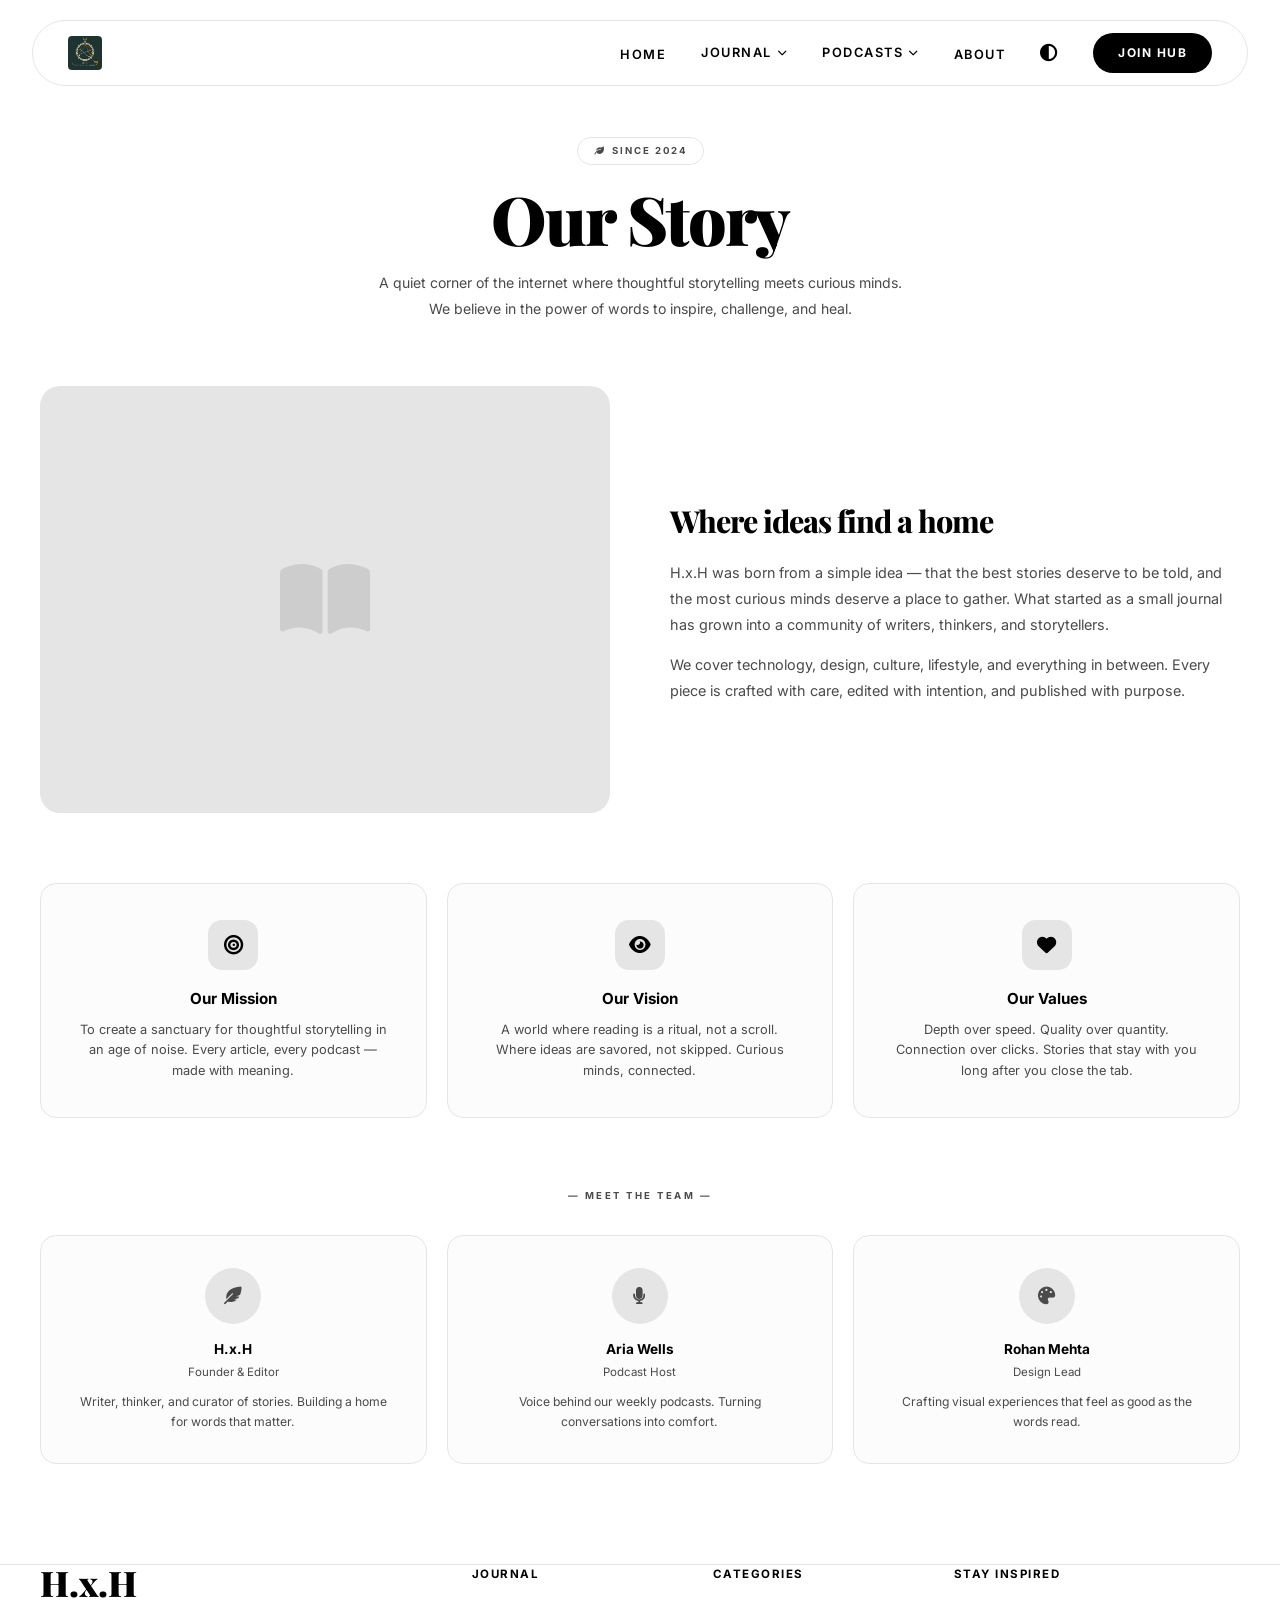
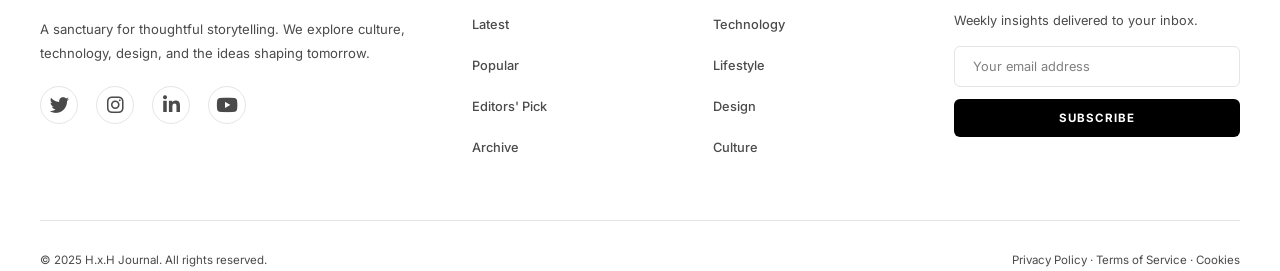
==== about.html @ 4e879e3b "Add logo image to nav across all pages - Copy d.jpeg as images/logo.jpeg and reference in nav header" ====
<!DOCTYPE html>
<html lang="en">
<head>
  <meta charset="UTF-8">
  <meta name="viewport" content="width=device-width, initial-scale=1.0">
  <title>About – H.x.H</title>
  <link rel="stylesheet" href="https://cdnjs.cloudflare.com/ajax/libs/font-awesome/6.0.0-beta3/css/all.min.css">
  <link rel="stylesheet" href="css/style.css">
  <style>
    main { position:relative; padding-top:clamp(110px,15vh,150px); padding-bottom:100px; overflow:hidden; z-index:1; }

    .about-hero { text-align:center; max-width:720px; margin:0 auto clamp(50px,5vw,70px); }
    .about-hero .badge {
      display:inline-flex; align-items:center; gap:6px;
      padding:5px 16px; border-radius:100px; border:1px solid var(--border-color);
      font-size:0.6rem; font-weight:700; text-transform:uppercase; letter-spacing:2px;
      color:var(--sub-text); margin-bottom:18px;
      animation:fadeUp 0.5s cubic-bezier(0.19,1,0.22,1) both;
    }
    .about-hero h1 {
      font-family:'Playfair Display',serif; font-size:clamp(2.4rem,6vw,4.2rem); font-weight:900;
      letter-spacing:-2px; line-height:1.05; margin-bottom:16px;
      animation:fadeUp 0.6s 0.1s cubic-bezier(0.19,1,0.22,1) both;
    }
    .about-hero p {
      color:var(--sub-text); font-size:clamp(0.88rem,1.08vw,1rem); line-height:1.85;
      max-width:540px; margin:0 auto;
      animation:fadeUp 0.7s 0.2s cubic-bezier(0.19,1,0.22,1) both;
    }

    .about-grid { display:grid; grid-template-columns:1fr 1fr; gap:clamp(30px,5vw,60px); align-items:center; margin-bottom:70px; }
    .about-image {
      border-radius:20px; overflow:hidden; background:var(--border-color);
      aspect-ratio:4/3; display:flex; align-items:center; justify-content:center;
      font-size:3rem; color:var(--sub-text); position:relative;
      opacity:0; animation:fadeUp 0.7s 0.25s cubic-bezier(0.19,1,0.22,1) both;
    }
    .about-image i { opacity:0.15; font-size:5rem; }
    .about-text { opacity:0; animation:fadeUp 0.7s 0.35s cubic-bezier(0.19,1,0.22,1) both; }
    .about-text h2 {
      font-family:'Playfair Display',serif; font-size:clamp(1.4rem,2.5vw,1.9rem);
      font-weight:800; letter-spacing:-1px; margin-bottom:14px; color:var(--text-color);
    }
    .about-text p { color:var(--sub-text); font-size:0.9rem; line-height:1.8; margin-bottom:14px; }
    .about-text p:last-child { margin-bottom:0; }

    .mission-row {
      display:grid; grid-template-columns:repeat(3,1fr); gap:20px; margin-bottom:70px;
    }
    .mission-card {
      background:var(--card-bg); border:1px solid var(--border-color); border-radius:16px;
      padding:clamp(22px,3vw,36px); text-align:center;
      transition:all 0.4s cubic-bezier(0.19,1,0.22,1);
      opacity:0; transform:translateY(20px);
      animation:fadeUp 0.5s cubic-bezier(0.19,1,0.22,1) both;
    }
    .mission-card:nth-child(1){animation-delay:0.1s;}
    .mission-card:nth-child(2){animation-delay:0.2s;}
    .mission-card:nth-child(3){animation-delay:0.3s;}
    .mission-card:hover { transform:translateY(-4px); border-color:var(--text-color); box-shadow:0 14px 40px rgba(0,0,0,0.05); }
    .dark-theme .mission-card:hover { box-shadow:0 14px 40px rgba(0,0,0,0.2); }
    .mission-icon {
      width:50px;height:50px;border-radius:14px;background:var(--border-color);
      display:flex;align-items:center;justify-content:center;margin:0 auto 16px;
      font-size:1.2rem;transition:all 0.35s;
    }
    .mission-card:hover .mission-icon { background:var(--text-color); color:var(--bg-color); }
    .mission-card h3 { font-size:0.95rem; font-weight:700; margin-bottom:8px; color:var(--text-color); }
    .mission-card p { font-size:0.8rem; color:var(--sub-text); line-height:1.6; }

    .team-section { margin-bottom:0; }
    .team-section .section-label {
      text-align:center; font-size:0.6rem; font-weight:700; text-transform:uppercase;
      letter-spacing:2.5px; color:var(--sub-text); margin-bottom:30px;
      opacity:0; animation:fadeUp 0.5s 0.3s cubic-bezier(0.19,1,0.22,1) both;
    }
    .team-grid { display:grid; grid-template-columns:repeat(3,1fr); gap:20px; }
    .team-card {
      text-align:center; padding:clamp(20px,3vw,32px); border-radius:16px;
      background:var(--card-bg); border:1px solid var(--border-color);
      transition:all 0.4s cubic-bezier(0.19,1,0.22,1);
      opacity:0; transform:translateY(20px);
      animation:fadeUp 0.5s cubic-bezier(0.19,1,0.22,1) both;
    }
    .team-card:nth-child(1){animation-delay:0.1s;}
    .team-card:nth-child(2){animation-delay:0.2s;}
    .team-card:nth-child(3){animation-delay:0.3s;}
    .team-card:hover { transform:translateY(-3px); border-color:var(--text-color); }
    .team-avatar {
      width:56px;height:56px;border-radius:50%;background:var(--border-color);
      display:flex;align-items:center;justify-content:center;margin:0 auto 14px;
      font-size:1.1rem; color:var(--sub-text); transition:all 0.35s;
    }
    .team-card:hover .team-avatar { background:var(--text-color); color:var(--bg-color); }
    .team-card h4 { font-size:0.85rem; font-weight:700; margin-bottom:2px; color:var(--text-color); }
    .team-card .role { font-size:0.72rem; color:var(--sub-text); margin-bottom:10px; }
    .team-card .bio { font-size:0.76rem; color:var(--sub-text); line-height:1.6; }

    @media (max-width:860px) {
      .about-grid { grid-template-columns:1fr; }
      .about-image { aspect-ratio:16/7; }
      .team-grid { grid-template-columns:1fr 1fr; }
    }
    @media (max-width:768px) {
      main { padding-top:clamp(105px,13vh,130px); padding-bottom:70px; }
      .mission-row { grid-template-columns:1fr 1fr; gap:14px; }
      .team-grid { grid-template-columns:1fr; max-width:380px; margin:0 auto; }
    }
    @media (max-width:420px) {
      .mission-row { grid-template-columns:1fr; }
      .about-image { aspect-ratio:16/9; }
    }
  </style>
</head>
<body class="light-theme">
  <header id="mainHeader">
    <div class="nav-wrap" id="navWrap">
      <a href="index.html" class="logo"><img src="images/logo.jpeg" alt="H.x.H"></a>
      <nav>
        <ul class="nav-links" id="navLinks">
          <li><a href="index.html">Home</a></li>
          <li class="dropdown-parent">
            <span class="dropdown-toggle">Journal <i class="fas fa-chevron-down"></i></span>
            <ul class="dropdown-menu">
              <li><a href="blogs.html?category=all" class="all-cat">All Categories</a></li>
              <li><a href="blogs.html?category=technology">Technology</a></li>
              <li><a href="blogs.html?category=lifestyle">Lifestyle</a></li>
              <li><a href="blogs.html?category=design">Design</a></li>
              <li><a href="blogs.html?category=culture">Culture</a></li>
              <li><a href="blogs.html?category=productivity">Productivity</a></li>
            </ul>
          </li>
          <li class="dropdown-parent">
            <span class="dropdown-toggle">Podcasts <i class="fas fa-chevron-down"></i></span>
            <ul class="dropdown-menu">
              <li><a href="podcasts.html?category=all" class="all-cat">All Categories</a></li>
              <li><a href="podcasts.html?category=technology">Technology</a></li>
              <li><a href="podcasts.html?category=lifestyle">Lifestyle</a></li>
              <li><a href="podcasts.html?category=design">Design</a></li>
              <li><a href="podcasts.html?category=culture">Culture</a></li>
              <li><a href="podcasts.html?category=productivity">Productivity</a></li>
            </ul>
          </li>
          <li><a href="about.html">About</a></li>
          <li><button class="theme-toggle" id="themeToggle"><i class="fas fa-adjust"></i></button></li>
          <li><a href="join-hub.html" class="join-hub-btn">Join Hub</a></li>
        </ul>
        <button class="hamburger-icon" onclick="toggleMenu()"><i class="fas fa-bars"></i></button>
      </nav>
    </div>
  </header>

  <div id="closeBtn" onclick="toggleMenu()">&times;</div>

  <main>
    <div class="container">
      <div class="about-hero">
        <div class="badge"><i class="fas fa-leaf"></i> Since 2024</div>
        <h1>Our Story</h1>
        <p>A quiet corner of the internet where thoughtful storytelling meets curious minds. We believe in the power of words to inspire, challenge, and heal.</p>
      </div>

      <div class="about-grid">
        <div class="about-image"><i class="fas fa-book-open"></i></div>
        <div class="about-text">
          <h2>Where ideas find a home</h2>
          <p>H.x.H was born from a simple idea — that the best stories deserve to be told, and the most curious minds deserve a place to gather. What started as a small journal has grown into a community of writers, thinkers, and storytellers.</p>
          <p>We cover technology, design, culture, lifestyle, and everything in between. Every piece is crafted with care, edited with intention, and published with purpose.</p>
        </div>
      </div>

      <div class="mission-row">
        <div class="mission-card">
          <div class="mission-icon"><i class="fas fa-bullseye"></i></div>
          <h3>Our Mission</h3>
          <p>To create a sanctuary for thoughtful storytelling in an age of noise. Every article, every podcast — made with meaning.</p>
        </div>
        <div class="mission-card">
          <div class="mission-icon"><i class="fas fa-eye"></i></div>
          <h3>Our Vision</h3>
          <p>A world where reading is a ritual, not a scroll. Where ideas are savored, not skipped. Curious minds, connected.</p>
        </div>
        <div class="mission-card">
          <div class="mission-icon"><i class="fas fa-heart"></i></div>
          <h3>Our Values</h3>
          <p>Depth over speed. Quality over quantity. Connection over clicks. Stories that stay with you long after you close the tab.</p>
        </div>
      </div>

      <div class="team-section">
        <p class="section-label">— Meet the Team —</p>
        <div class="team-grid">
          <div class="team-card">
            <div class="team-avatar"><i class="fas fa-feather-alt"></i></div>
            <h4>H.x.H</h4>
            <p class="role">Founder & Editor</p>
            <p class="bio">Writer, thinker, and curator of stories. Building a home for words that matter.</p>
          </div>
          <div class="team-card">
            <div class="team-avatar"><i class="fas fa-microphone"></i></div>
            <h4>Aria Wells</h4>
            <p class="role">Podcast Host</p>
            <p class="bio">Voice behind our weekly podcasts. Turning conversations into comfort.</p>
          </div>
          <div class="team-card">
            <div class="team-avatar"><i class="fas fa-palette"></i></div>
            <h4>Rohan Mehta</h4>
            <p class="role">Design Lead</p>
            <p class="bio">Crafting visual experiences that feel as good as the words read.</p>
          </div>
        </div>
      </div>
    </div>
  </main>

  <footer class="container">
    <div class="footer-grid">
      <div class="footer-col footer-about">
        <div class="footer-logo">H.x.H</div>
        <p>A sanctuary for thoughtful storytelling. We explore culture, technology, design, and the ideas shaping tomorrow.</p>
        <div class="social-icons">
          <a href="#" aria-label="Twitter"><i class="fab fa-twitter"></i></a>
          <a href="#" aria-label="Instagram"><i class="fab fa-instagram"></i></a>
          <a href="#" aria-label="LinkedIn"><i class="fab fa-linkedin-in"></i></a>
          <a href="#" aria-label="YouTube"><i class="fab fa-youtube"></i></a>
        </div>
      </div>
      <div class="footer-col"><h4>Journal</h4><ul class="footer-links"><li><a href="blogs.html?category=all">Latest</a></li><li><a href="blogs.html?category=all">Popular</a></li><li><a href="blogs.html?category=all">Editors' Pick</a></li><li><a href="blogs.html?category=all">Archive</a></li></ul></div>
      <div class="footer-col"><h4>Categories</h4><ul class="footer-links"><li><a href="blogs.html?category=technology">Technology</a></li><li><a href="blogs.html?category=lifestyle">Lifestyle</a></li><li><a href="blogs.html?category=design">Design</a></li><li><a href="blogs.html?category=culture">Culture</a></li></ul></div>
      <div class="footer-col"><h4>Stay Inspired</h4><p style="color:var(--sub-text);font-size:clamp(0.78rem,1vw,0.9rem);margin-bottom:15px;">Weekly insights delivered to your inbox.</p><form class="newsletter-form" onsubmit="event.preventDefault();this.querySelector('input').value='';this.querySelector('button').textContent='Subscribed!';"><input type="email" placeholder="Your email address" required><button type="submit">Subscribe</button></form></div>
    </div>
    <div class="footer-bottom"><span>&copy; 2025 H.x.H Journal. All rights reserved.</span><div><a href="#">Privacy Policy</a> · <a href="#">Terms of Service</a> · <a href="#">Cookies</a></div></div>
  </footer>

  <script src="js/app.js"></script>
</body>
</html>
---- css/style.css ----
@import url('https://fonts.googleapis.com/css2?family=Inter:wght@300;400;500;600;700&family=Playfair+Display:ital,wght@0,700;0,800;0,900;1,700&display=swap');
:root {
  --bg-color: #ffffff; --text-color: #000000; --accent-color: #1a1a1a;
  --sub-text: #4a4a4a; --card-bg: #fcfcfc; --border-color: #e5e5e5;
  --glass-bg: rgba(255, 255, 255, 0.85);
  --transition: all 0.6s cubic-bezier(0.19, 1, 0.22, 1);
}
.dark-theme {
  --bg-color: #0a0a0a; --text-color: #ffffff; --accent-color: #f0f0f0;
  --sub-text: #b0b0b0; --card-bg: #111111; --border-color: #1e1e1e;
  --glass-bg: rgba(10, 10, 10, 0.9);
}
* { margin:0; padding:0; box-sizing:border-box; }
html { scroll-behavior:smooth; -webkit-tap-highlight-color:transparent; overflow-x:hidden; }
body {
  font-family:'Inter',sans-serif; background:var(--bg-color); color:var(--text-color);
  transition:background-color 0.6s cubic-bezier(0.19,1,0.22,1), color 0.6s cubic-bezier(0.19,1,0.22,1); line-height:1.7; overflow-x:hidden;
  -webkit-font-smoothing:antialiased; min-height:100vh;
}
.container { max-width:1400px; margin:0 auto; padding:0 40px; width:100%; }

/* Header */
header {
  position:fixed; top:20px; left:0; right:0; z-index:1000;
  transition: transform 0.4s cubic-bezier(0.19,1,0.22,1), opacity 0.4s cubic-bezier(0.19,1,0.22,1);
  will-change: transform;
}
header.hidden { transform: translateY(-120px); opacity: 0; pointer-events: none; }
.nav-wrap {
  margin:0 auto; width:95%; max-width:1250px; background:var(--glass-bg); backdrop-filter:blur(25px);
  border:1px solid var(--border-color); border-radius:100px; padding:12px 35px;
  display:flex; justify-content:space-between; align-items:center;
  transition:all 0.35s cubic-bezier(0.19,1,0.22,1);
  will-change:padding, width, border-radius;
}
.nav-wrap.scrolled { padding:8px 30px; width:90%; border-radius:80px; }
.logo {
  font-family:'Playfair Display',serif; font-weight:900; font-size:clamp(1.2rem,2.5vw,1.5rem);
  letter-spacing:-0.5px; color:var(--text-color); cursor:pointer; white-space:nowrap;
  transition:opacity 0.35s cubic-bezier(0.19,1,0.22,1), transform 0.35s cubic-bezier(0.19,1,0.22,1); text-decoration:none;
}
.logo:hover { opacity:0.7; transform:scale(1.03); }
.logo img { height: 34px; width: auto; display: block; border-radius: 4px; }
.nav-links { display:flex; list-style:none; gap:35px; align-items:center; }
.nav-links a {
  text-decoration:none; color:var(--text-color); font-size:0.8rem;
  font-weight:600; text-transform:uppercase; letter-spacing:1.5px;
  transition:opacity 0.35s cubic-bezier(0.19,1,0.22,1), transform 0.35s cubic-bezier(0.19,1,0.22,1); white-space:nowrap; display:inline-block;
}
.nav-links a:hover { opacity:0.4; transform:translateY(-1px); }
  .nav-links a:visited, .nav-links a:active, .nav-links a:focus { color:var(--text-color); background:transparent; -webkit-tap-highlight-color:transparent; outline:none; }

/* Dropdown */
.dropdown-parent { position:static; }
.dropdown-toggle { cursor:pointer; display:flex; align-items:center; gap:6px; text-decoration:none; color:var(--text-color); font-size:0.8rem; font-weight:600; text-transform:uppercase; letter-spacing:1.5px; white-space:nowrap; }
.dropdown-toggle i { font-size:0.6rem; transition:transform 0.35s cubic-bezier(0.19,1,0.22,1); }
.dropdown-parent.show .dropdown-toggle i,
.dropdown-toggle i.open { transform:rotate(180deg); }
.dropdown-menu {
  position:static; left:auto; top:auto; transform:none;
  background:transparent; backdrop-filter:none; border:none;
  padding:0; min-width:0; list-style:none;
  opacity:1; visibility:visible; pointer-events:all;
  box-shadow:none; text-align:center; display:none;
}
.dropdown-parent.show .dropdown-menu,
.dropdown-parent.open .dropdown-menu { display:block; }
.dropdown-menu li a {
  display:block; padding:8px 0; font-size:0.9rem; letter-spacing:1.2px;
  color:var(--sub-text); transition:all 0.3s cubic-bezier(0.19,1,0.22,1); text-transform:capitalize; width:100%; text-align:center;
}
.dropdown-menu li a:hover { background:var(--border-color); color:var(--text-color); opacity:1; transform:none; }
.dropdown-menu li a:visited, .dropdown-menu li a:active, .dropdown-menu li a:focus { color:var(--sub-text); background:transparent; -webkit-tap-highlight-color:transparent; outline:none; }
.dropdown-menu li a.all-cat { border-bottom:1px solid var(--border-color); margin-bottom:4px; font-weight:700; color:var(--text-color); }

@media (min-width:769px) {
  .dropdown-parent { position:relative; }
  .dropdown-menu {
    position:absolute; top:calc(100% + 18px); left:50%; transform:translateX(-50%) translateY(8px);
    background:var(--glass-bg); backdrop-filter:blur(30px); border:1px solid var(--border-color);
    border-radius:16px; padding:8px 0; min-width:210px; list-style:none;
    opacity:0; visibility:hidden; pointer-events:none;
    transition:all 0.35s cubic-bezier(0.19,1,0.22,1);
    box-shadow:0 20px 50px rgba(0,0,0,0.08); text-align:left; display:block;
  }
  .dropdown-parent.show .dropdown-menu {
    opacity:1; visibility:visible; pointer-events:all;
    transform:translateX(-50%) translateY(0);
  }
  .dropdown-menu li a { padding:10px 22px; font-size:0.72rem; text-align:left; }
}

.theme-toggle { background:none; border:none; cursor:pointer; color:var(--text-color); font-size:1.1rem; outline:none; padding:0; transition:transform 0.6s cubic-bezier(0.19,1,0.22,1); will-change:transform; }
.theme-toggle:hover { transform:rotate(30deg); }
.join-hub-btn {
  background:var(--text-color); color:var(--bg-color)!important;
  padding:10px 25px; border-radius:100px; font-size:0.75rem!important;
  font-weight:700!important; opacity:1!important;
  transition:all 0.35s cubic-bezier(0.19,1,0.22,1)!important;
  display:inline-block;
}
.join-hub-btn:hover { transform:translateY(-2px); opacity:0.9!important; box-shadow:0 8px 25px rgba(0,0,0,0.1); }
.hamburger-icon { display:none; background:none; border:none; font-size:1.3rem; color:var(--text-color); cursor:pointer; z-index:1002; transition:all 0.35s cubic-bezier(0.19,1,0.22,1); }
.hamburger-icon:hover { opacity:0.6; transform:scale(1.1); }
#closeBtn { display:none; }

/* Back button */
.back-btn { display:inline-flex; align-items:center; gap:8px; color:var(--sub-text); font-weight:600; font-size:0.8rem; text-transform:uppercase; letter-spacing:1.5px; margin-bottom:30px; transition:all 0.35s cubic-bezier(0.19,1,0.22,1); background:none; border:none; font-family:'Inter',sans-serif; text-decoration:none; }
.back-btn:hover { color:var(--text-color); gap:12px; }
.back-btn i { transition:transform 0.35s cubic-bezier(0.19,1,0.22,1); }
.back-btn:hover i { transform:translateX(-4px); }

/* Search & Category pills */
.search-wrap { display:flex; justify-content:center; margin-bottom:40px; animation:fadeUp 0.6s 0.1s cubic-bezier(0.19,1,0.22,1) both; }
.search-box { display:flex; align-items:center; gap:12px; background:var(--card-bg); border:1px solid var(--border-color); border-radius:100px; padding:12px 22px; width:100%; max-width:550px; transition:all 0.4s cubic-bezier(0.19,1,0.22,1); }
.search-box:focus-within { border-color:var(--text-color); box-shadow:0 0 0 6px rgba(128,128,128,0.06); }
.search-box i { color:var(--sub-text); font-size:1rem; }
.search-box input { flex:1; border:none; background:transparent; color:var(--text-color); font-family:'Inter',sans-serif; font-size:0.9rem; outline:none; }
.search-box input::placeholder { color:var(--sub-text); opacity:0.7; }
.cat-filters { display:flex; justify-content:center; flex-wrap:wrap; gap:clamp(8px,1.5vw,14px); margin-bottom:50px; animation:fadeUp 0.6s 0.2s cubic-bezier(0.19,1,0.22,1) both; }
.cat-pill { background:transparent; border:1px solid var(--border-color); color:var(--sub-text); padding:8px 20px; border-radius:100px; font-family:'Inter',sans-serif; font-size:clamp(0.7rem,0.9vw,0.78rem); font-weight:600; cursor:pointer; text-transform:uppercase; letter-spacing:1px; transition:all 0.35s cubic-bezier(0.19,1,0.22,1); white-space:nowrap; text-decoration:none; display:inline-block; }
.cat-pill:hover, .cat-pill.active { background:var(--text-color); color:var(--bg-color); border-color:var(--text-color); transform:translateY(-2px); box-shadow:0 6px 20px rgba(0,0,0,0.1); }
.cat-pill.all-pill { background:transparent; }

/* Card styles (shared) */
.blog-card, .podcast-card { background:var(--card-bg); border-radius:4px; overflow:hidden; transition:var(--transition); display:flex; flex-direction:column; border:1px solid transparent; will-change:transform, box-shadow; }
.blog-card:hover, .podcast-card:hover { transform:translateY(-6px); box-shadow:0 25px 60px rgba(0,0,0,0.08); border-color:var(--border-color); }
.card-img-wrap { width:100%; aspect-ratio:16/10; overflow:hidden; position:relative; background:#e0e0e0; }
.dark-theme .card-img-wrap { background:#1a1a1a; }
.card-img-wrap img { width:100%; height:100%; object-fit:cover; transition:transform 1.8s cubic-bezier(0.19,1,0.22,1); will-change:transform; }
.blog-card:hover .card-img-wrap img, .podcast-card:hover .card-img-wrap img { transform:scale(1.05); }
.card-content { padding:clamp(22px,3vw,40px); display:flex; flex-direction:column; justify-content:center; flex:1; }
.card-meta { font-size:0.7rem; text-transform:uppercase; letter-spacing:1.5px; color:var(--sub-text); margin-bottom:14px; font-weight:600; opacity:0.8; }
.card-title { font-family:'Playfair Display',serif; font-size:clamp(1.3rem,2.5vw,2rem); line-height:1.2; margin-bottom:16px; color:var(--text-color); font-weight:700; transition:opacity 0.4s cubic-bezier(0.19,1,0.22,1); }
.blog-card:hover .card-title, .podcast-card:hover .card-title { opacity:0.8; }
.card-desc { font-size:clamp(0.8rem,1.3vw,0.95rem); color:var(--sub-text); margin-bottom:22px; }
.no-results { text-align:center; grid-column:1/-1; padding:60px 20px; color:var(--sub-text); font-size:1rem; }

/* Reveal */
.reveal { opacity:0; transform:translateY(30px); transition:opacity 1s cubic-bezier(0.19,1,0.22,1), transform 1s cubic-bezier(0.19,1,0.22,1); will-change:opacity, transform; }
.reveal.visible { opacity:1; transform:translateY(0); }

/* Animations */
@keyframes fadeUp { 0%{opacity:0; transform:translateY(28px);} 100%{opacity:1; transform:translateY(0);} }

/* Footer */
footer { padding:clamp(70px,10vw,100px) 0 clamp(30px,4vw,40px); border-top:1px solid var(--border-color); margin-top:20px; }
.footer-grid { display:grid; grid-template-columns:2fr 1fr 1fr 1.5fr; gap:clamp(25px,4vw,50px); margin-bottom:clamp(35px,6vw,60px); }
.footer-col h4 { font-family:'Inter',sans-serif; font-weight:700; font-size:clamp(0.72rem,0.9vw,0.85rem); text-transform:uppercase; letter-spacing:1.5px; margin-bottom:clamp(18px,2.5vw,25px); color:var(--text-color); }
.footer-logo { font-family:'Playfair Display',serif; font-size:clamp(1.8rem,3vw,2.2rem); font-weight:900; line-height:1; margin-bottom:18px; color:var(--text-color); }
.footer-about p { color:var(--sub-text); font-size:clamp(0.82rem,1vw,0.95rem); line-height:1.8; margin-bottom:20px; max-width:380px; }
.footer-links { list-style:none; display:flex; flex-direction:column; gap:clamp(10px,1.5vw,14px); }
.footer-links a { color:var(--sub-text); text-decoration:none; font-size:clamp(0.8rem,1vw,0.9rem); font-weight:500; transition:color 0.35s cubic-bezier(0.19,1,0.22,1), transform 0.35s cubic-bezier(0.19,1,0.22,1); display:inline-block; }
.footer-links a:visited, .footer-links a:active, .footer-links a:focus { color:var(--sub-text); }
.footer-links a:hover { color:var(--text-color); transform:translateX(4px); }
.social-icons { display:flex; gap:clamp(12px,2vw,18px); margin-top:5px; flex-wrap:wrap; }
.social-icons a { color:var(--sub-text); font-size:clamp(1rem,1.5vw,1.2rem); transition:color 0.35s cubic-bezier(0.19,1,0.22,1), transform 0.4s cubic-bezier(0.19,1,0.22,1); display:flex; align-items:center; justify-content:center; width:38px; height:38px; border-radius:50%; border:1px solid var(--border-color); text-decoration:none; }
.social-icons a:hover { color:var(--text-color); transform:translateY(-4px); border-color:var(--text-color); }
.newsletter-form { display:flex; flex-direction:column; gap:12px; }
.newsletter-form input { background:transparent; border:1px solid var(--border-color); padding:clamp(10px,1.5vw,12px) clamp(14px,2vw,18px); color:var(--text-color); font-family:'Inter',sans-serif; font-size:clamp(0.8rem,1vw,0.9rem); border-radius:6px; outline:none; transition:border-color 0.35s cubic-bezier(0.19,1,0.22,1), box-shadow 0.35s cubic-bezier(0.19,1,0.22,1); width:100%; }
.newsletter-form input::placeholder { color:var(--sub-text); opacity:0.7; }
.newsletter-form input:focus { border-color:var(--text-color); box-shadow:0 0 0 3px rgba(128,128,128,0.1); }
.newsletter-form button { background:var(--text-color); color:var(--bg-color); border:none; padding:clamp(10px,1.5vw,12px) clamp(18px,2.5vw,24px); font-family:'Inter',sans-serif; font-weight:700; font-size:clamp(0.7rem,0.9vw,0.8rem); text-transform:uppercase; letter-spacing:1px; border-radius:6px; cursor:pointer; transition:opacity 0.35s cubic-bezier(0.19,1,0.22,1), transform 0.35s cubic-bezier(0.19,1,0.22,1); white-space:nowrap; }
.newsletter-form button:hover { opacity:0.8; transform:translateY(-2px); }
.newsletter-form button:active { transform:scale(0.97); }
.footer-bottom { display:flex; justify-content:space-between; align-items:center; padding-top:clamp(20px,3vw,30px); border-top:1px solid var(--border-color); font-size:clamp(0.72rem,0.9vw,0.85rem); color:var(--sub-text); flex-wrap:wrap; gap:12px; }
.footer-bottom a { color:var(--sub-text); text-decoration:none; transition:color 0.35s cubic-bezier(0.19,1,0.22,1); }
.footer-bottom a:hover { color:var(--text-color); text-decoration:underline; }

/* Media Queries - shared */
@media (max-width:1100px) {
  .footer-grid{grid-template-columns:1.5fr 1fr 1fr; gap:35px;} .footer-grid .footer-col:last-child{grid-column:span 3;} .footer-about p{max-width:100%;}
}
@media (max-width:768px) {
  .container{padding:0 25px;} .hamburger-icon{display:block;}
  .nav-links{position:fixed; top:0; right:-100%; width:100%; height:100vh; height:100dvh; background:var(--bg-color); flex-direction:column; justify-content:flex-start; align-items:center; padding-top:80px; padding-bottom:40px; overflow-y:auto; transition:right 0.5s cubic-bezier(0.19,1,0.22,1); z-index:1001; gap:18px;}
  .nav-links.active{right:0;}
  .nav-links li{width:100%; text-align:center; flex-shrink:0;}
  .nav-links a{font-size:1.1rem; letter-spacing:2px; -webkit-tap-highlight-color:transparent;}
  .nav-links .hamburger-icon{display:none;}
  #closeBtn{display:none; position:fixed; top:20px; right:20px; font-size:2rem; color:var(--text-color); cursor:pointer; z-index:1003; background:none; border:none; line-height:1;}
  .nav-links .dropdown-parent{position:static!important;}
  .nav-links .dropdown-parent .dropdown-menu{
    position:static!important; left:auto!important; top:auto!important; transform:none!important;
    width:100%!important; min-width:0!important; display:none!important; padding:0!important; margin:0!important;
    background:transparent!important; border:none!important; box-shadow:none!important;
    text-align:center!important; opacity:1!important; visibility:visible!important; pointer-events:all!important;
    list-style:none!important;
  }
  .nav-links .dropdown-parent.open .dropdown-menu{display:block!important;}
  .nav-links .dropdown-menu li a{display:block!important; width:100%!important; padding:8px 0!important; font-size:0.9rem!important; text-align:center!important; -webkit-tap-highlight-color:transparent!important;}
  .nav-wrap{padding:10px 22px; border-radius:50px;} .nav-wrap.scrolled{padding:7px 20px; border-radius:40px;}
  .footer-grid{grid-template-columns:1fr 1fr; gap:30px;} .footer-grid .footer-col:last-child{grid-column:span 2;} .footer-about{grid-column:span 2;}

  .dropdown-toggle {
    display:inline-flex; align-items:center; justify-content:center; gap:6px;
    background:transparent; border-radius:10px; padding:10px 20px;
    -webkit-tap-highlight-color:transparent;
    font-size:1.1rem; letter-spacing:2px;
  }
  .dropdown-parent.open > .dropdown-toggle:active {
    background:transparent;
  }
}
@media (max-width:420px) {
  .container{padding:0 15px;} .nav-wrap{padding:8px 18px; border-radius:40px;} .nav-wrap.scrolled{padding:6px 15px; border-radius:35px;} .logo{font-size:1.05rem;} .hamburger-icon{font-size:1.1rem;} #closeBtn{top:15px; right:15px; font-size:1.8rem;}
  .card-content{padding:18px 15px;} .card-title{font-size:1.2rem;} .card-desc{font-size:0.78rem;}
  .cat-pill{padding:6px 14px; font-size:0.65rem;} .search-box{padding:10px 16px;}
  .footer-grid{grid-template-columns:1fr; gap:28px;} .footer-grid .footer-col:last-child, .footer-about{grid-column:span 1;} .footer-bottom{flex-direction:column; text-align:center;}
}
@media (prefers-reduced-motion:reduce){*,*::before,*::after{animation-duration:0.01ms!important; animation-iteration-count:1!important; transition-duration:0.01ms!important; scroll-behavior:auto!important;}}
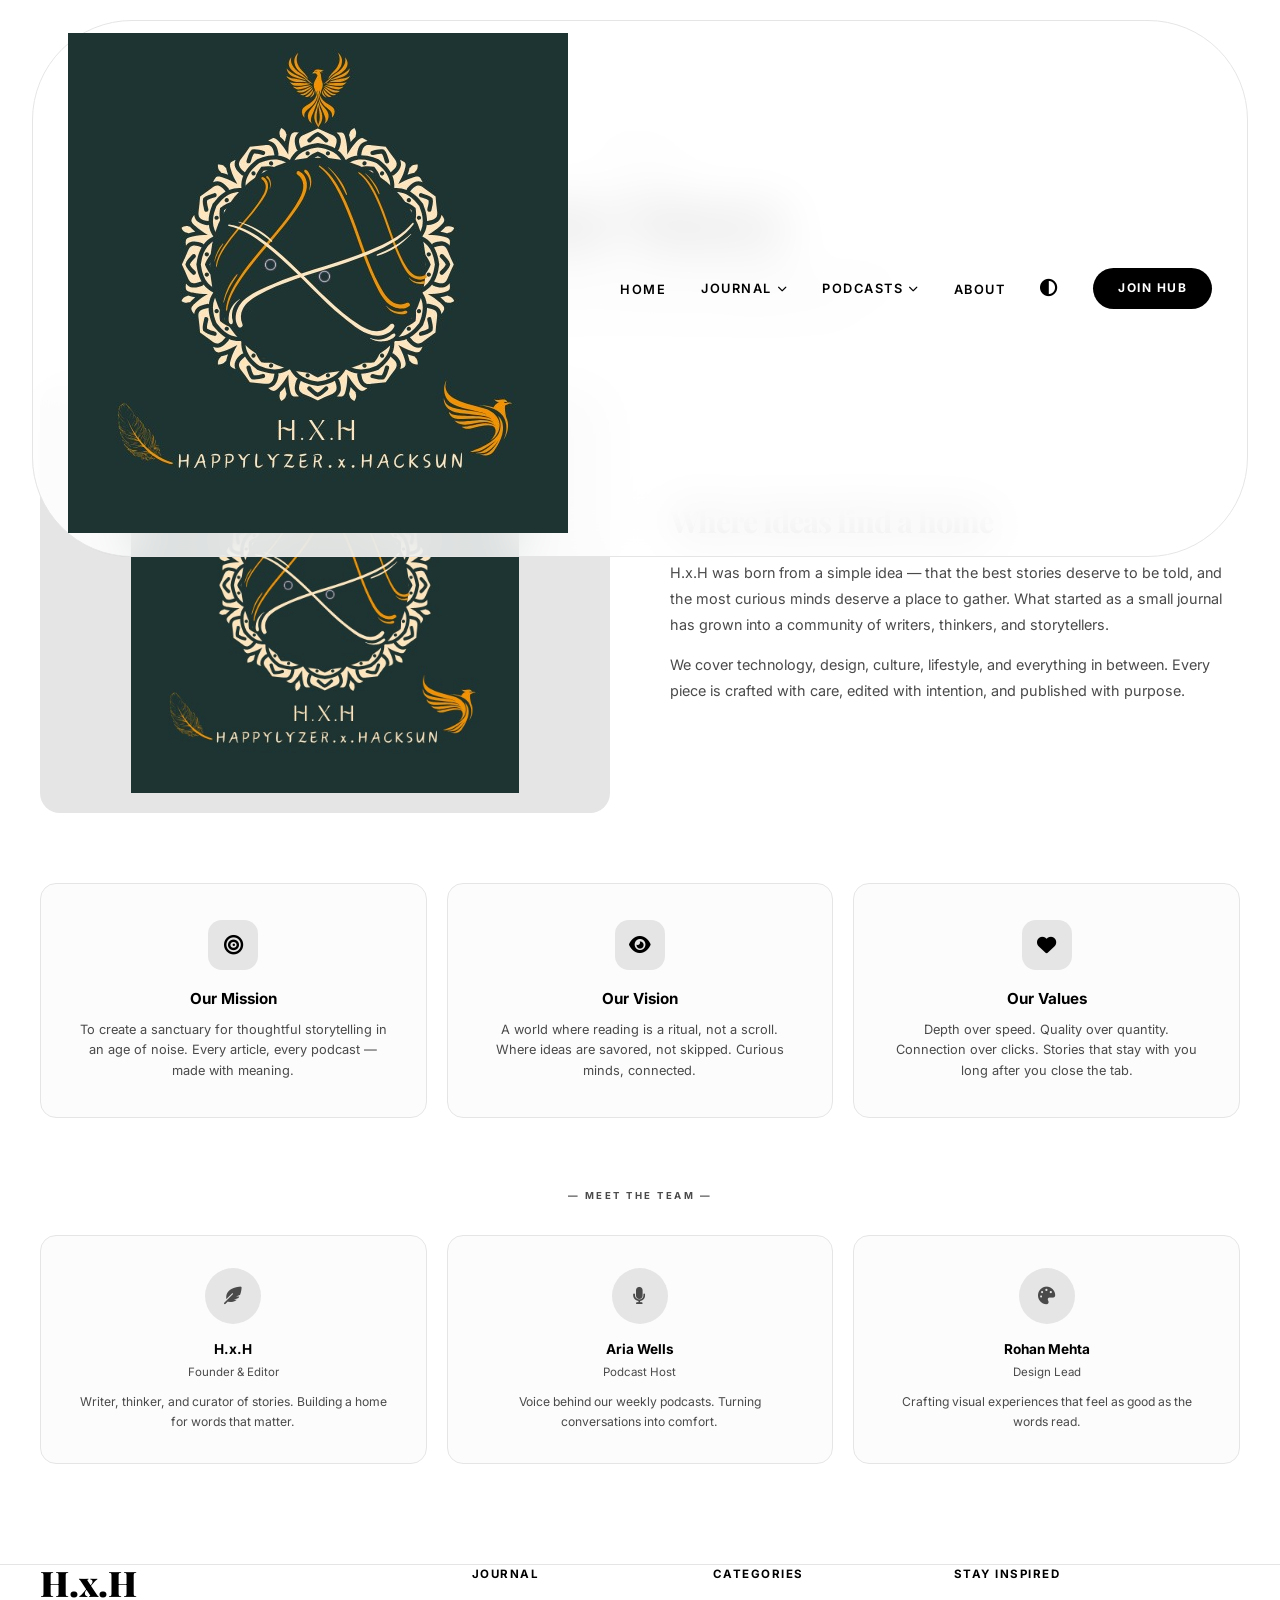
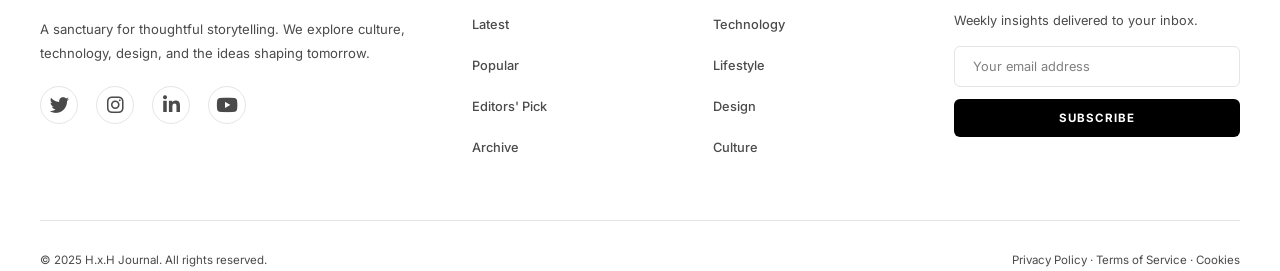
==== commit ee9f01eb: "MyBlogsHub in nav, logo only in About page" ====
--- a/about.html
+++ b/about.html
@@ -161,7 +161,7 @@
       </div>
 
       <div class="about-grid">
-        <div class="about-image"><i class="fas fa-book-open"></i></div>
+        <div class="about-image"><img src="images/logo.jpeg" alt="H.x.H"></div>
         <div class="about-text">
           <h2>Where ideas find a home</h2>
           <p>H.x.H was born from a simple idea — that the best stories deserve to be told, and the most curious minds deserve a place to gather. What started as a small journal has grown into a community of writers, thinkers, and storytellers.</p>
--- a/css/style.css
+++ b/css/style.css
@@ -40,7 +40,7 @@
   transition:opacity 0.35s cubic-bezier(0.19,1,0.22,1), transform 0.35s cubic-bezier(0.19,1,0.22,1); text-decoration:none;
 }
 .logo:hover { opacity:0.7; transform:scale(1.03); }
-.logo img { height: 34px; width: auto; display: block; border-radius: 4px; }
+.about-image img { width:100%; height:100%; object-fit:contain; padding:20px; }
 .nav-links { display:flex; list-style:none; gap:35px; align-items:center; }
 .nav-links a {
   text-decoration:none; color:var(--text-color); font-size:0.8rem;
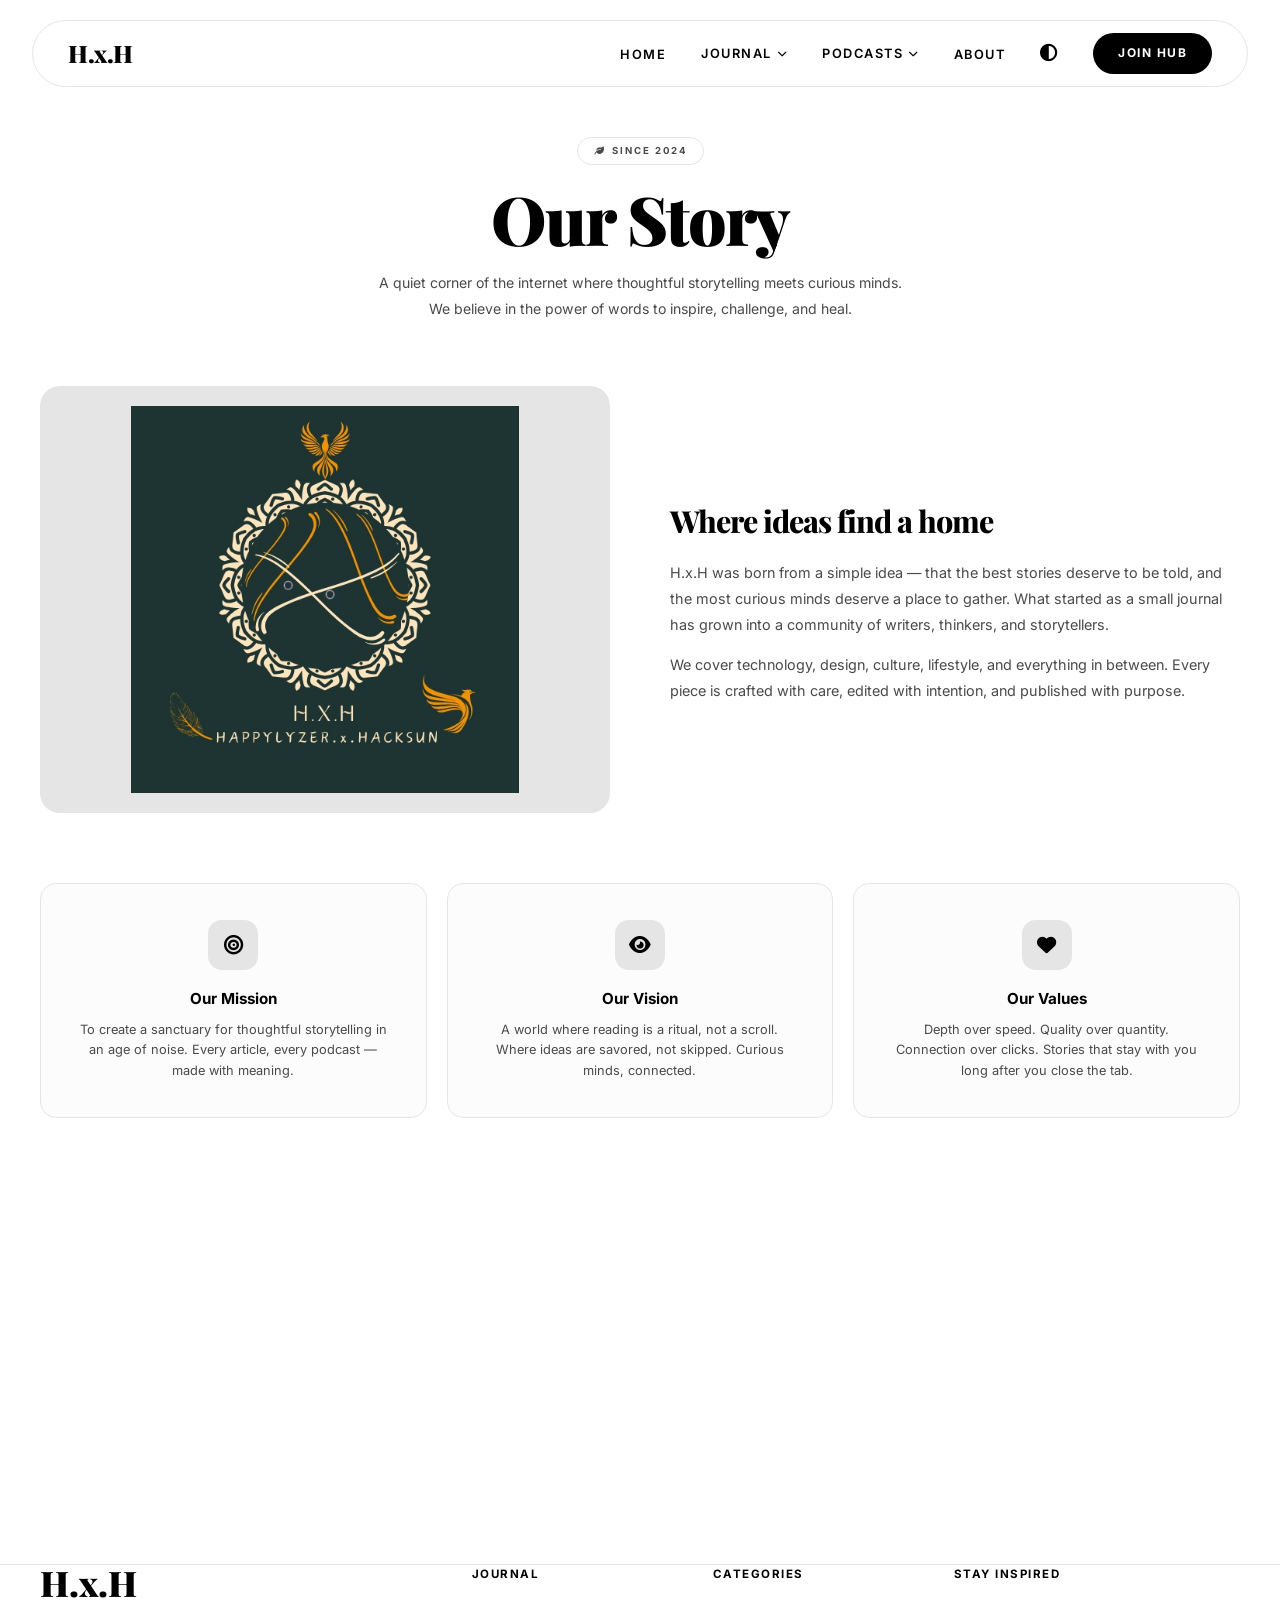
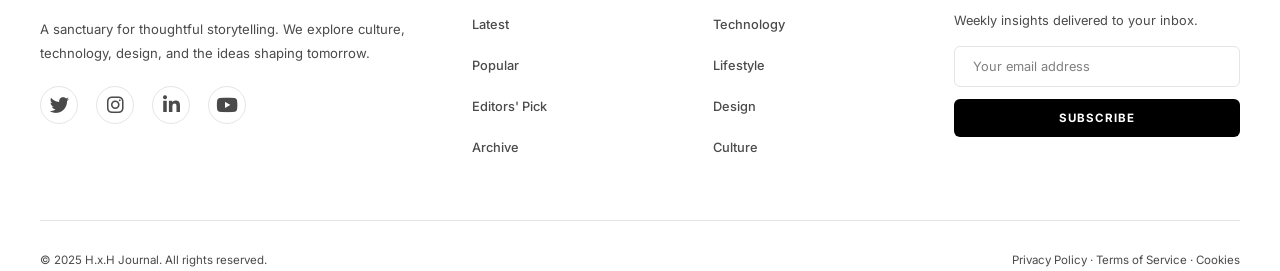
==== commit 9374d266: "Fix about.html nav to text H.x.H" ====
--- a/about.html
+++ b/about.html
@@ -115,7 +115,7 @@
 <body class="light-theme">
   <header id="mainHeader">
     <div class="nav-wrap" id="navWrap">
-      <a href="index.html" class="logo"><img src="images/logo.jpeg" alt="H.x.H"></a>
+      <a href="index.html" class="logo">H.x.H</a>
       <nav>
         <ul class="nav-links" id="navLinks">
           <li><a href="index.html">Home</a></li>
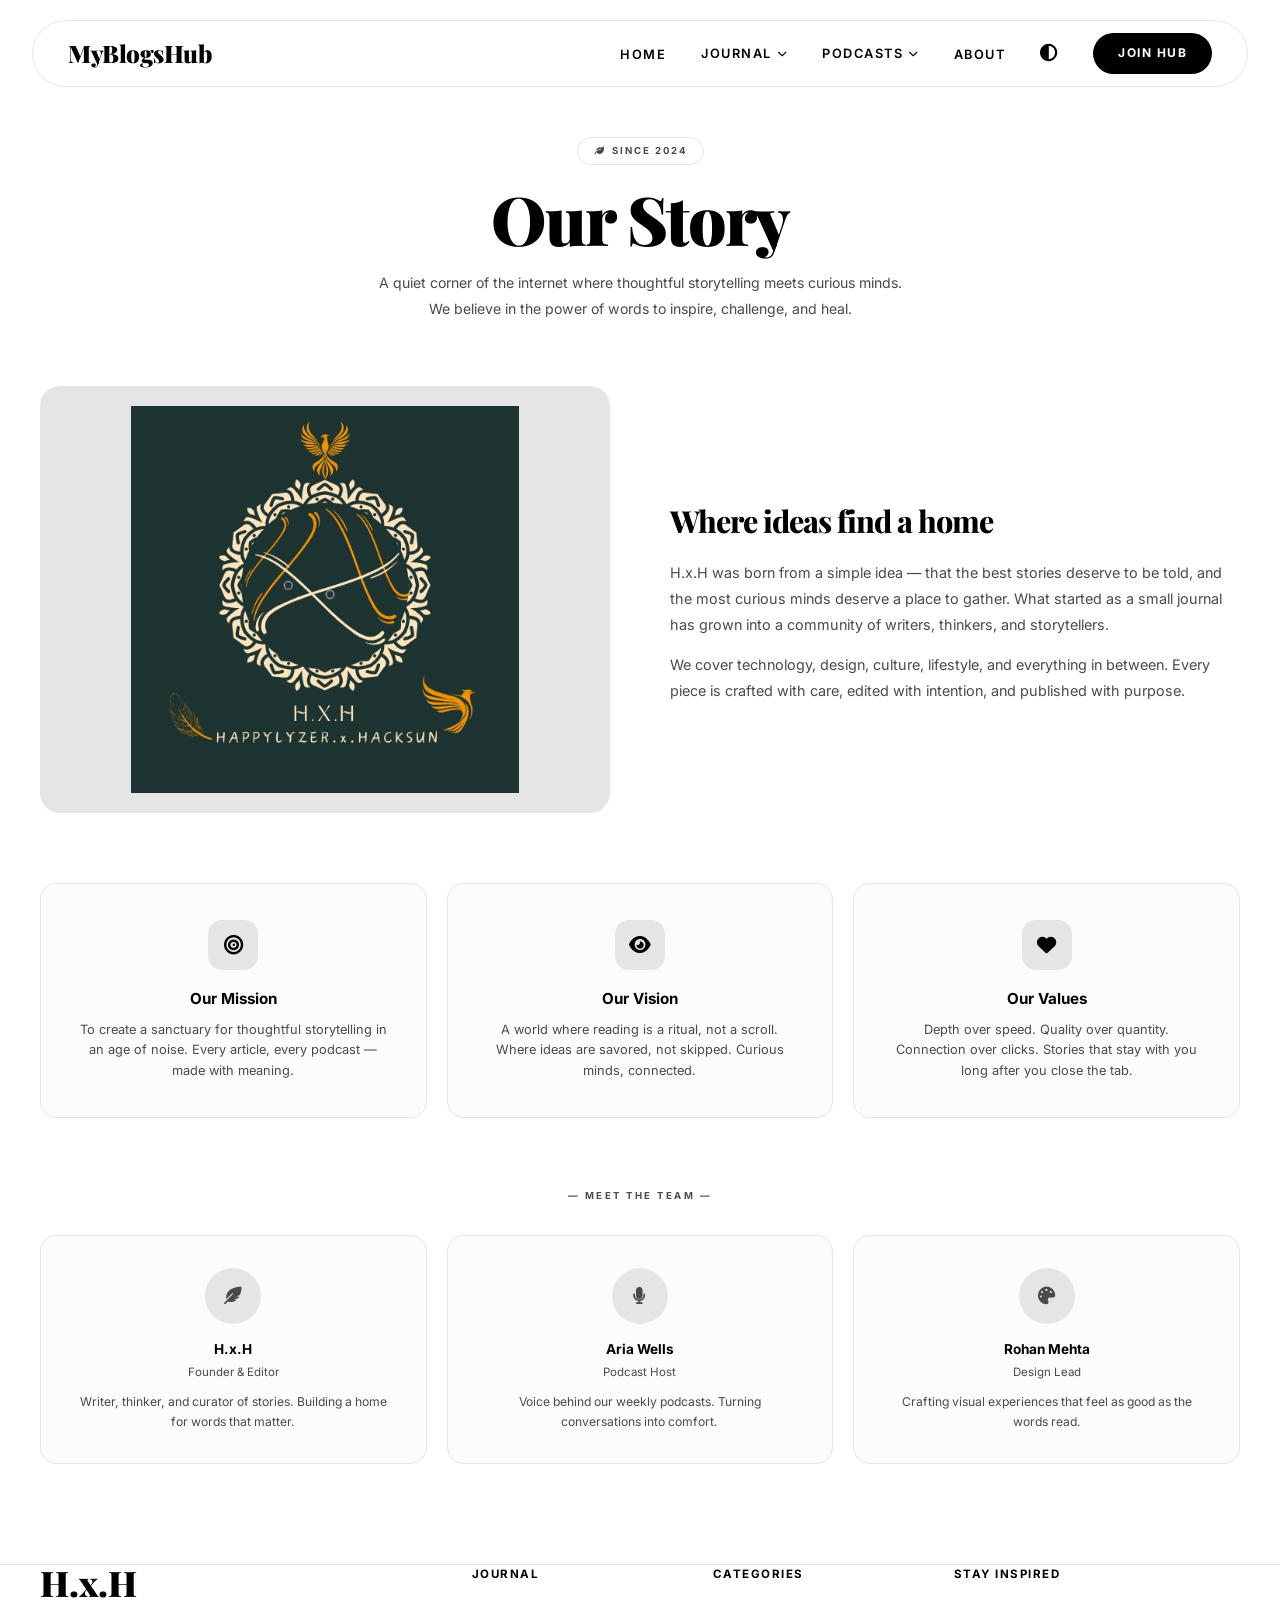
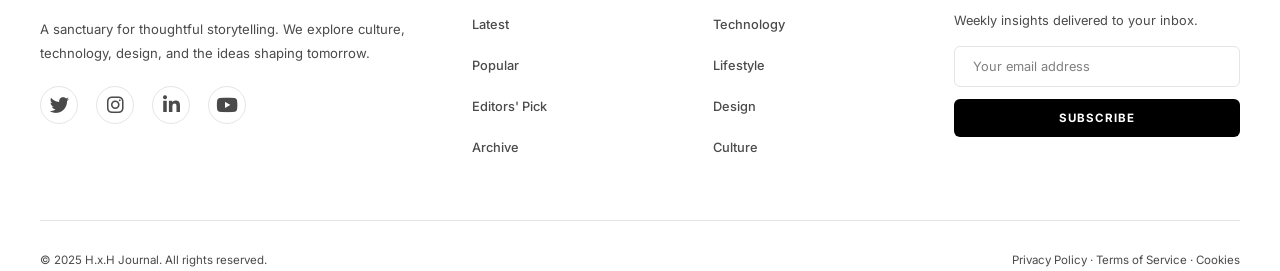
==== commit 32345b26: "MyBlogsHub on all pages nav" ====
--- a/about.html
+++ b/about.html
@@ -115,7 +115,7 @@
 <body class="light-theme">
   <header id="mainHeader">
     <div class="nav-wrap" id="navWrap">
-      <a href="index.html" class="logo">H.x.H</a>
+      <a href="index.html" class="logo">MyBlogsHub</a>
       <nav>
         <ul class="nav-links" id="navLinks">
           <li><a href="index.html">Home</a></li>
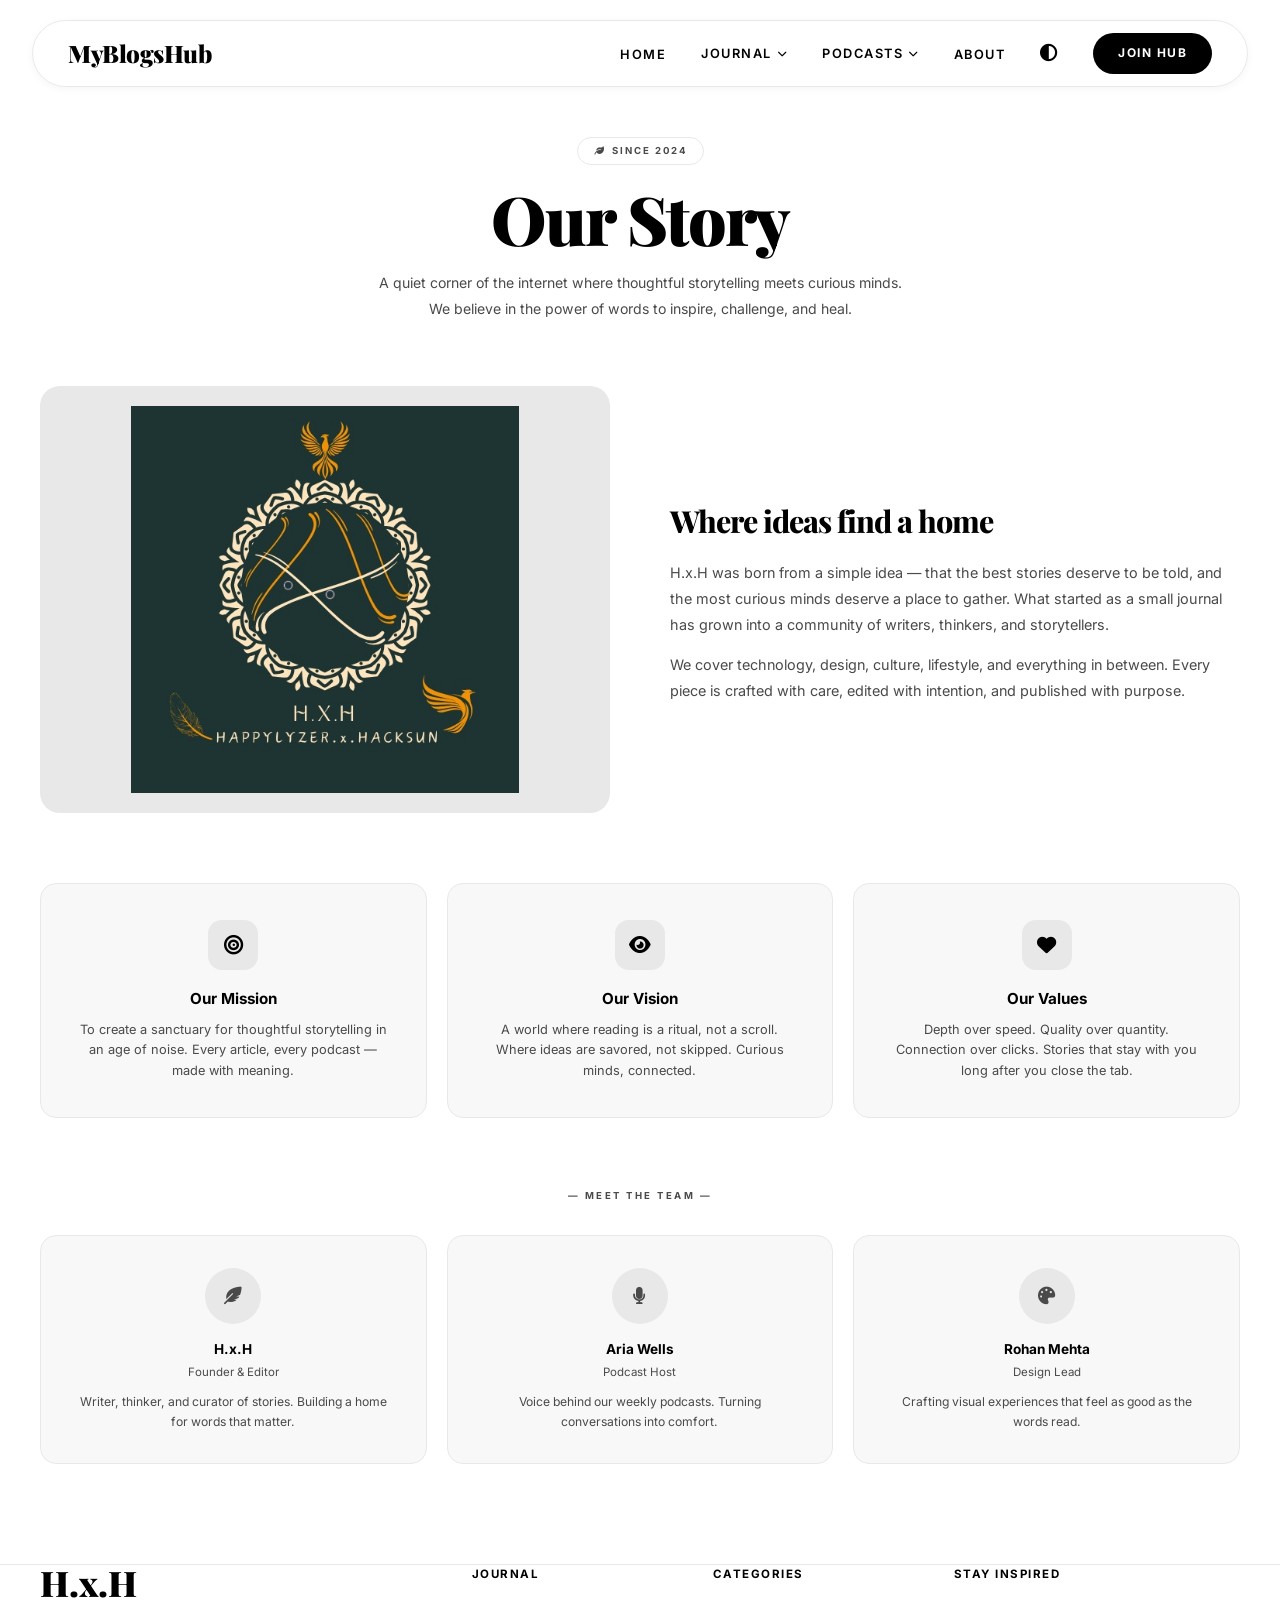
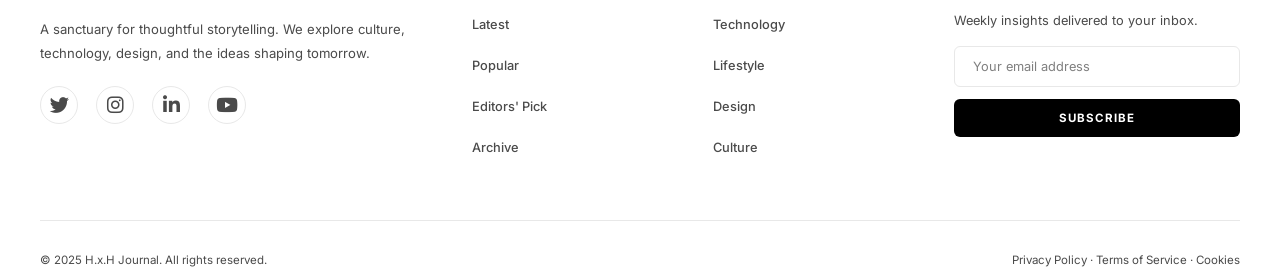
==== commit 23f09a8a: "Full smooth modern overhaul: refined CSS, enhanced JS animations, clean UX, no alerts" ====
--- a/about.html
+++ b/about.html
@@ -227,7 +227,7 @@
       </div>
       <div class="footer-col"><h4>Journal</h4><ul class="footer-links"><li><a href="blogs.html?category=all">Latest</a></li><li><a href="blogs.html?category=all">Popular</a></li><li><a href="blogs.html?category=all">Editors' Pick</a></li><li><a href="blogs.html?category=all">Archive</a></li></ul></div>
       <div class="footer-col"><h4>Categories</h4><ul class="footer-links"><li><a href="blogs.html?category=technology">Technology</a></li><li><a href="blogs.html?category=lifestyle">Lifestyle</a></li><li><a href="blogs.html?category=design">Design</a></li><li><a href="blogs.html?category=culture">Culture</a></li></ul></div>
-      <div class="footer-col"><h4>Stay Inspired</h4><p style="color:var(--sub-text);font-size:clamp(0.78rem,1vw,0.9rem);margin-bottom:15px;">Weekly insights delivered to your inbox.</p><form class="newsletter-form" onsubmit="event.preventDefault();this.querySelector('input').value='';this.querySelector('button').textContent='Subscribed!';"><input type="email" placeholder="Your email address" required><button type="submit">Subscribe</button></form></div>
+      <div class="footer-col"><h4>Stay Inspired</h4><p style="color:var(--sub-text);font-size:clamp(0.78rem,1vw,0.9rem);margin-bottom:15px;">Weekly insights delivered to your inbox.</p><form class="newsletter-form" onsubmit="event.preventDefault();this.querySelector('input').value='';this.querySelector('button').textContent='Subscribed!';setTimeout(()=>this.querySelector('button').textContent='Subscribe',2000);"><input type="email" placeholder="Your email address" required><button type="submit">Subscribe</button></form></div>
     </div>
     <div class="footer-bottom"><span>&copy; 2025 H.x.H Journal. All rights reserved.</span><div><a href="#">Privacy Policy</a> · <a href="#">Terms of Service</a> · <a href="#">Cookies</a></div></div>
   </footer>
--- a/css/style.css
+++ b/css/style.css
@@ -1,211 +1,827 @@
 @import url('https://fonts.googleapis.com/css2?family=Inter:wght@300;400;500;600;700&family=Playfair+Display:ital,wght@0,700;0,800;0,900;1,700&display=swap');
+
 :root {
-  --bg-color: #ffffff; --text-color: #000000; --accent-color: #1a1a1a;
-  --sub-text: #4a4a4a; --card-bg: #fcfcfc; --border-color: #e5e5e5;
-  --glass-bg: rgba(255, 255, 255, 0.85);
-  --transition: all 0.6s cubic-bezier(0.19, 1, 0.22, 1);
-}
+  --bg-color: #ffffff;
+  --text-color: #000000;
+  --accent-color: #1a1a1a;
+  --sub-text: #4a4a4a;
+  --card-bg: #f8f8f8;
+  --border-color: #e8e8e8;
+  --glass-bg: rgba(255, 255, 255, 0.82);
+  --shadow-sm: 0 2px 8px rgba(0,0,0,0.04);
+  --shadow-md: 0 8px 30px rgba(0,0,0,0.06);
+  --shadow-lg: 0 20px 60px rgba(0,0,0,0.08);
+  --shadow-hover: 0 25px 70px rgba(0,0,0,0.1);
+  --ease-out-expo: cubic-bezier(0.19, 1, 0.22, 1);
+  --ease-in-out: cubic-bezier(0.65, 0, 0.35, 1);
+  --radius-sm: 6px;
+  --radius-md: 12px;
+  --radius-lg: 20px;
+  --radius-full: 100px;
+}
+
 .dark-theme {
-  --bg-color: #0a0a0a; --text-color: #ffffff; --accent-color: #f0f0f0;
-  --sub-text: #b0b0b0; --card-bg: #111111; --border-color: #1e1e1e;
-  --glass-bg: rgba(10, 10, 10, 0.9);
-}
+  --bg-color: #0a0a0a;
+  --text-color: #ffffff;
+  --accent-color: #f0f0f0;
+  --sub-text: #b0b0b0;
+  --card-bg: #111111;
+  --border-color: #1e1e1e;
+  --glass-bg: rgba(10, 10, 10, 0.88);
+  --shadow-sm: 0 2px 8px rgba(0,0,0,0.2);
+  --shadow-md: 0 8px 30px rgba(0,0,0,0.3);
+  --shadow-lg: 0 20px 60px rgba(0,0,0,0.4);
+  --shadow-hover: 0 25px 70px rgba(0,0,0,0.5);
+}
+
 * { margin:0; padding:0; box-sizing:border-box; }
-html { scroll-behavior:smooth; -webkit-tap-highlight-color:transparent; overflow-x:hidden; }
+
+html {
+  scroll-behavior: smooth;
+  -webkit-tap-highlight-color: transparent;
+  overflow-x: hidden;
+}
+
 body {
-  font-family:'Inter',sans-serif; background:var(--bg-color); color:var(--text-color);
-  transition:background-color 0.6s cubic-bezier(0.19,1,0.22,1), color 0.6s cubic-bezier(0.19,1,0.22,1); line-height:1.7; overflow-x:hidden;
-  -webkit-font-smoothing:antialiased; min-height:100vh;
-}
-.container { max-width:1400px; margin:0 auto; padding:0 40px; width:100%; }
+  font-family: 'Inter', sans-serif;
+  background: var(--bg-color);
+  color: var(--text-color);
+  transition: background-color 0.6s var(--ease-out-expo), color 0.6s var(--ease-out-expo);
+  line-height: 1.7;
+  overflow-x: hidden;
+  -webkit-font-smoothing: antialiased;
+  -moz-osx-font-smoothing: grayscale;
+  min-height: 100vh;
+}
+
+.container { max-width: 1400px; margin: 0 auto; padding: 0 40px; width: 100%; }
+
+/* Page Entrance */
+@keyframes pageIn {
+  0% { opacity: 0; transform: translateY(12px); }
+  100% { opacity: 1; transform: translateY(0); }
+}
+
+main {
+  animation: pageIn 0.8s var(--ease-out-expo) both;
+}
 
 /* Header */
 header {
-  position:fixed; top:20px; left:0; right:0; z-index:1000;
-  transition: transform 0.4s cubic-bezier(0.19,1,0.22,1), opacity 0.4s cubic-bezier(0.19,1,0.22,1);
+  position: fixed;
+  top: 20px;
+  left: 0;
+  right: 0;
+  z-index: 1000;
+  transition: transform 0.5s var(--ease-out-expo), opacity 0.5s var(--ease-out-expo);
   will-change: transform;
 }
-header.hidden { transform: translateY(-120px); opacity: 0; pointer-events: none; }
+
+header.hidden {
+  transform: translateY(-120px);
+  opacity: 0;
+  pointer-events: none;
+}
+
 .nav-wrap {
-  margin:0 auto; width:95%; max-width:1250px; background:var(--glass-bg); backdrop-filter:blur(25px);
-  border:1px solid var(--border-color); border-radius:100px; padding:12px 35px;
-  display:flex; justify-content:space-between; align-items:center;
-  transition:all 0.35s cubic-bezier(0.19,1,0.22,1);
-  will-change:padding, width, border-radius;
-}
-.nav-wrap.scrolled { padding:8px 30px; width:90%; border-radius:80px; }
+  margin: 0 auto;
+  width: 95%;
+  max-width: 1250px;
+  background: var(--glass-bg);
+  backdrop-filter: blur(28px) saturate(1.2);
+  -webkit-backdrop-filter: blur(28px) saturate(1.2);
+  border: 1px solid var(--border-color);
+  border-radius: var(--radius-full);
+  padding: 12px 35px;
+  display: flex;
+  justify-content: space-between;
+  align-items: center;
+  transition: all 0.4s var(--ease-out-expo);
+  will-change: padding, width, border-radius;
+  box-shadow: var(--shadow-sm);
+}
+
+.nav-wrap.scrolled {
+  padding: 8px 30px;
+  width: 90%;
+  border-radius: 80px;
+  box-shadow: var(--shadow-md);
+}
+
 .logo {
-  font-family:'Playfair Display',serif; font-weight:900; font-size:clamp(1.2rem,2.5vw,1.5rem);
-  letter-spacing:-0.5px; color:var(--text-color); cursor:pointer; white-space:nowrap;
-  transition:opacity 0.35s cubic-bezier(0.19,1,0.22,1), transform 0.35s cubic-bezier(0.19,1,0.22,1); text-decoration:none;
-}
-.logo:hover { opacity:0.7; transform:scale(1.03); }
-.about-image img { width:100%; height:100%; object-fit:contain; padding:20px; }
-.nav-links { display:flex; list-style:none; gap:35px; align-items:center; }
+  font-family: 'Playfair Display', serif;
+  font-weight: 900;
+  font-size: clamp(1.2rem, 2.5vw, 1.5rem);
+  letter-spacing: -0.5px;
+  color: var(--text-color);
+  cursor: pointer;
+  white-space: nowrap;
+  transition: opacity 0.35s var(--ease-out-expo), transform 0.35s var(--ease-out-expo);
+  text-decoration: none;
+}
+
+.logo:hover { opacity: 0.7; transform: scale(1.03); }
+
+.about-image img {
+  width: 100%;
+  height: 100%;
+  object-fit: contain;
+  padding: 20px;
+}
+
+.nav-links {
+  display: flex;
+  list-style: none;
+  gap: 35px;
+  align-items: center;
+}
+
 .nav-links a {
-  text-decoration:none; color:var(--text-color); font-size:0.8rem;
-  font-weight:600; text-transform:uppercase; letter-spacing:1.5px;
-  transition:opacity 0.35s cubic-bezier(0.19,1,0.22,1), transform 0.35s cubic-bezier(0.19,1,0.22,1); white-space:nowrap; display:inline-block;
-}
-.nav-links a:hover { opacity:0.4; transform:translateY(-1px); }
-  .nav-links a:visited, .nav-links a:active, .nav-links a:focus { color:var(--text-color); background:transparent; -webkit-tap-highlight-color:transparent; outline:none; }
+  text-decoration: none;
+  color: var(--text-color);
+  font-size: 0.8rem;
+  font-weight: 600;
+  text-transform: uppercase;
+  letter-spacing: 1.5px;
+  transition: opacity 0.35s var(--ease-out-expo), transform 0.35s var(--ease-out-expo);
+  white-space: nowrap;
+  display: inline-block;
+}
+
+.nav-links a:hover { opacity: 0.4; transform: translateY(-1px); }
+
+.nav-links a:visited, .nav-links a:active, .nav-links a:focus {
+  color: var(--text-color);
+  background: transparent;
+  -webkit-tap-highlight-color: transparent;
+  outline: none;
+}
 
 /* Dropdown */
-.dropdown-parent { position:static; }
-.dropdown-toggle { cursor:pointer; display:flex; align-items:center; gap:6px; text-decoration:none; color:var(--text-color); font-size:0.8rem; font-weight:600; text-transform:uppercase; letter-spacing:1.5px; white-space:nowrap; }
-.dropdown-toggle i { font-size:0.6rem; transition:transform 0.35s cubic-bezier(0.19,1,0.22,1); }
+.dropdown-parent { position: static; }
+
+.dropdown-toggle {
+  cursor: pointer;
+  display: flex;
+  align-items: center;
+  gap: 6px;
+  text-decoration: none;
+  color: var(--text-color);
+  font-size: 0.8rem;
+  font-weight: 600;
+  text-transform: uppercase;
+  letter-spacing: 1.5px;
+  white-space: nowrap;
+}
+
+.dropdown-toggle i {
+  font-size: 0.6rem;
+  transition: transform 0.4s var(--ease-out-expo);
+}
+
 .dropdown-parent.show .dropdown-toggle i,
-.dropdown-toggle i.open { transform:rotate(180deg); }
+.dropdown-toggle i.open { transform: rotate(180deg); }
+
 .dropdown-menu {
-  position:static; left:auto; top:auto; transform:none;
-  background:transparent; backdrop-filter:none; border:none;
-  padding:0; min-width:0; list-style:none;
-  opacity:1; visibility:visible; pointer-events:all;
-  box-shadow:none; text-align:center; display:none;
-}
+  position: static;
+  left: auto;
+  top: auto;
+  transform: none;
+  background: transparent;
+  backdrop-filter: none;
+  border: none;
+  padding: 0;
+  min-width: 0;
+  list-style: none;
+  opacity: 1;
+  visibility: visible;
+  pointer-events: all;
+  box-shadow: none;
+  text-align: center;
+  display: none;
+}
+
 .dropdown-parent.show .dropdown-menu,
-.dropdown-parent.open .dropdown-menu { display:block; }
+.dropdown-parent.open .dropdown-menu { display: block; }
+
 .dropdown-menu li a {
-  display:block; padding:8px 0; font-size:0.9rem; letter-spacing:1.2px;
-  color:var(--sub-text); transition:all 0.3s cubic-bezier(0.19,1,0.22,1); text-transform:capitalize; width:100%; text-align:center;
-}
-.dropdown-menu li a:hover { background:var(--border-color); color:var(--text-color); opacity:1; transform:none; }
-.dropdown-menu li a:visited, .dropdown-menu li a:active, .dropdown-menu li a:focus { color:var(--sub-text); background:transparent; -webkit-tap-highlight-color:transparent; outline:none; }
-.dropdown-menu li a.all-cat { border-bottom:1px solid var(--border-color); margin-bottom:4px; font-weight:700; color:var(--text-color); }
-
-@media (min-width:769px) {
-  .dropdown-parent { position:relative; }
+  display: block;
+  padding: 8px 0;
+  font-size: 0.9rem;
+  letter-spacing: 1.2px;
+  color: var(--sub-text);
+  transition: all 0.3s var(--ease-out-expo);
+  text-transform: capitalize;
+  width: 100%;
+  text-align: center;
+}
+
+.dropdown-menu li a:hover {
+  background: var(--border-color);
+  color: var(--text-color);
+  opacity: 1;
+  transform: none;
+}
+
+.dropdown-menu li a:visited, .dropdown-menu li a:active, .dropdown-menu li a:focus {
+  color: var(--sub-text);
+  background: transparent;
+  -webkit-tap-highlight-color: transparent;
+  outline: none;
+}
+
+.dropdown-menu li a.all-cat {
+  border-bottom: 1px solid var(--border-color);
+  margin-bottom: 4px;
+  font-weight: 700;
+  color: var(--text-color);
+}
+
+@media (min-width: 769px) {
+  .dropdown-parent { position: relative; }
+
   .dropdown-menu {
-    position:absolute; top:calc(100% + 18px); left:50%; transform:translateX(-50%) translateY(8px);
-    background:var(--glass-bg); backdrop-filter:blur(30px); border:1px solid var(--border-color);
-    border-radius:16px; padding:8px 0; min-width:210px; list-style:none;
-    opacity:0; visibility:hidden; pointer-events:none;
-    transition:all 0.35s cubic-bezier(0.19,1,0.22,1);
-    box-shadow:0 20px 50px rgba(0,0,0,0.08); text-align:left; display:block;
+    position: absolute;
+    top: calc(100% + 18px);
+    left: 50%;
+    transform: translateX(-50%) translateY(8px);
+    background: var(--glass-bg);
+    backdrop-filter: blur(30px) saturate(1.2);
+    -webkit-backdrop-filter: blur(30px) saturate(1.2);
+    border: 1px solid var(--border-color);
+    border-radius: var(--radius-md);
+    padding: 8px 0;
+    min-width: 210px;
+    list-style: none;
+    opacity: 0;
+    visibility: hidden;
+    pointer-events: none;
+    transition: all 0.35s var(--ease-out-expo);
+    box-shadow: var(--shadow-md);
+    text-align: left;
+    display: block;
   }
+
   .dropdown-parent.show .dropdown-menu {
-    opacity:1; visibility:visible; pointer-events:all;
-    transform:translateX(-50%) translateY(0);
+    opacity: 1;
+    visibility: visible;
+    pointer-events: all;
+    transform: translateX(-50%) translateY(0);
   }
-  .dropdown-menu li a { padding:10px 22px; font-size:0.72rem; text-align:left; }
-}
-
-.theme-toggle { background:none; border:none; cursor:pointer; color:var(--text-color); font-size:1.1rem; outline:none; padding:0; transition:transform 0.6s cubic-bezier(0.19,1,0.22,1); will-change:transform; }
-.theme-toggle:hover { transform:rotate(30deg); }
+
+  .dropdown-menu li a { padding: 10px 22px; font-size: 0.72rem; text-align: left; }
+}
+
+.theme-toggle {
+  background: none;
+  border: none;
+  cursor: pointer;
+  color: var(--text-color);
+  font-size: 1.1rem;
+  outline: none;
+  padding: 0;
+  transition: transform 0.6s var(--ease-out-expo);
+  will-change: transform;
+}
+
+.theme-toggle:hover { transform: rotate(30deg); }
+
 .join-hub-btn {
-  background:var(--text-color); color:var(--bg-color)!important;
-  padding:10px 25px; border-radius:100px; font-size:0.75rem!important;
-  font-weight:700!important; opacity:1!important;
-  transition:all 0.35s cubic-bezier(0.19,1,0.22,1)!important;
-  display:inline-block;
-}
-.join-hub-btn:hover { transform:translateY(-2px); opacity:0.9!important; box-shadow:0 8px 25px rgba(0,0,0,0.1); }
-.hamburger-icon { display:none; background:none; border:none; font-size:1.3rem; color:var(--text-color); cursor:pointer; z-index:1002; transition:all 0.35s cubic-bezier(0.19,1,0.22,1); }
-.hamburger-icon:hover { opacity:0.6; transform:scale(1.1); }
-#closeBtn { display:none; }
+  background: var(--text-color);
+  color: var(--bg-color) !important;
+  padding: 10px 25px;
+  border-radius: var(--radius-full);
+  font-size: 0.75rem !important;
+  font-weight: 700 !important;
+  opacity: 1 !important;
+  transition: all 0.35s var(--ease-out-expo) !important;
+  display: inline-block;
+}
+
+.join-hub-btn:hover {
+  transform: translateY(-2px);
+  opacity: 0.9 !important;
+  box-shadow: 0 8px 25px rgba(0, 0, 0, 0.1);
+}
+
+.hamburger-icon {
+  display: none;
+  background: none;
+  border: none;
+  font-size: 1.3rem;
+  color: var(--text-color);
+  cursor: pointer;
+  z-index: 1002;
+  transition: all 0.35s var(--ease-out-expo);
+}
+
+.hamburger-icon:hover { opacity: 0.6; transform: scale(1.1); }
+
+#closeBtn { display: none; }
 
 /* Back button */
-.back-btn { display:inline-flex; align-items:center; gap:8px; color:var(--sub-text); font-weight:600; font-size:0.8rem; text-transform:uppercase; letter-spacing:1.5px; margin-bottom:30px; transition:all 0.35s cubic-bezier(0.19,1,0.22,1); background:none; border:none; font-family:'Inter',sans-serif; text-decoration:none; }
-.back-btn:hover { color:var(--text-color); gap:12px; }
-.back-btn i { transition:transform 0.35s cubic-bezier(0.19,1,0.22,1); }
-.back-btn:hover i { transform:translateX(-4px); }
+.back-btn {
+  display: inline-flex;
+  align-items: center;
+  gap: 8px;
+  color: var(--sub-text);
+  font-weight: 600;
+  font-size: 0.8rem;
+  text-transform: uppercase;
+  letter-spacing: 1.5px;
+  margin-bottom: 30px;
+  transition: all 0.35s var(--ease-out-expo);
+  background: none;
+  border: none;
+  font-family: 'Inter', sans-serif;
+  text-decoration: none;
+}
+
+.back-btn:hover { color: var(--text-color); gap: 12px; }
+.back-btn i { transition: transform 0.35s var(--ease-out-expo); }
+.back-btn:hover i { transform: translateX(-4px); }
 
 /* Search & Category pills */
-.search-wrap { display:flex; justify-content:center; margin-bottom:40px; animation:fadeUp 0.6s 0.1s cubic-bezier(0.19,1,0.22,1) both; }
-.search-box { display:flex; align-items:center; gap:12px; background:var(--card-bg); border:1px solid var(--border-color); border-radius:100px; padding:12px 22px; width:100%; max-width:550px; transition:all 0.4s cubic-bezier(0.19,1,0.22,1); }
-.search-box:focus-within { border-color:var(--text-color); box-shadow:0 0 0 6px rgba(128,128,128,0.06); }
-.search-box i { color:var(--sub-text); font-size:1rem; }
-.search-box input { flex:1; border:none; background:transparent; color:var(--text-color); font-family:'Inter',sans-serif; font-size:0.9rem; outline:none; }
-.search-box input::placeholder { color:var(--sub-text); opacity:0.7; }
-.cat-filters { display:flex; justify-content:center; flex-wrap:wrap; gap:clamp(8px,1.5vw,14px); margin-bottom:50px; animation:fadeUp 0.6s 0.2s cubic-bezier(0.19,1,0.22,1) both; }
-.cat-pill { background:transparent; border:1px solid var(--border-color); color:var(--sub-text); padding:8px 20px; border-radius:100px; font-family:'Inter',sans-serif; font-size:clamp(0.7rem,0.9vw,0.78rem); font-weight:600; cursor:pointer; text-transform:uppercase; letter-spacing:1px; transition:all 0.35s cubic-bezier(0.19,1,0.22,1); white-space:nowrap; text-decoration:none; display:inline-block; }
-.cat-pill:hover, .cat-pill.active { background:var(--text-color); color:var(--bg-color); border-color:var(--text-color); transform:translateY(-2px); box-shadow:0 6px 20px rgba(0,0,0,0.1); }
-.cat-pill.all-pill { background:transparent; }
+.search-wrap {
+  display: flex;
+  justify-content: center;
+  margin-bottom: 40px;
+  animation: fadeUp 0.7s 0.1s var(--ease-out-expo) both;
+}
+
+.search-box {
+  display: flex;
+  align-items: center;
+  gap: 12px;
+  background: var(--card-bg);
+  border: 1px solid var(--border-color);
+  border-radius: var(--radius-full);
+  padding: 12px 22px;
+  width: 100%;
+  max-width: 550px;
+  transition: all 0.4s var(--ease-out-expo);
+}
+
+.search-box:focus-within {
+  border-color: var(--text-color);
+  box-shadow: 0 0 0 6px rgba(128, 128, 128, 0.06);
+}
+
+.search-box i { color: var(--sub-text); font-size: 1rem; }
+
+.search-box input {
+  flex: 1;
+  border: none;
+  background: transparent;
+  color: var(--text-color);
+  font-family: 'Inter', sans-serif;
+  font-size: 0.9rem;
+  outline: none;
+}
+
+.search-box input::placeholder { color: var(--sub-text); opacity: 0.7; }
+
+.cat-filters {
+  display: flex;
+  justify-content: center;
+  flex-wrap: wrap;
+  gap: clamp(8px, 1.5vw, 14px);
+  margin-bottom: 50px;
+  animation: fadeUp 0.7s 0.2s var(--ease-out-expo) both;
+}
+
+.cat-pill {
+  background: transparent;
+  border: 1px solid var(--border-color);
+  color: var(--sub-text);
+  padding: 8px 20px;
+  border-radius: var(--radius-full);
+  font-family: 'Inter', sans-serif;
+  font-size: clamp(0.7rem, 0.9vw, 0.78rem);
+  font-weight: 600;
+  cursor: pointer;
+  text-transform: uppercase;
+  letter-spacing: 1px;
+  transition: all 0.35s var(--ease-out-expo);
+  white-space: nowrap;
+  text-decoration: none;
+  display: inline-block;
+}
+
+.cat-pill:hover, .cat-pill.active {
+  background: var(--text-color);
+  color: var(--bg-color);
+  border-color: var(--text-color);
+  transform: translateY(-2px);
+  box-shadow: 0 6px 20px rgba(0, 0, 0, 0.1);
+}
+
+.cat-pill.all-pill { background: transparent; }
 
 /* Card styles (shared) */
-.blog-card, .podcast-card { background:var(--card-bg); border-radius:4px; overflow:hidden; transition:var(--transition); display:flex; flex-direction:column; border:1px solid transparent; will-change:transform, box-shadow; }
-.blog-card:hover, .podcast-card:hover { transform:translateY(-6px); box-shadow:0 25px 60px rgba(0,0,0,0.08); border-color:var(--border-color); }
-.card-img-wrap { width:100%; aspect-ratio:16/10; overflow:hidden; position:relative; background:#e0e0e0; }
-.dark-theme .card-img-wrap { background:#1a1a1a; }
-.card-img-wrap img { width:100%; height:100%; object-fit:cover; transition:transform 1.8s cubic-bezier(0.19,1,0.22,1); will-change:transform; }
-.blog-card:hover .card-img-wrap img, .podcast-card:hover .card-img-wrap img { transform:scale(1.05); }
-.card-content { padding:clamp(22px,3vw,40px); display:flex; flex-direction:column; justify-content:center; flex:1; }
-.card-meta { font-size:0.7rem; text-transform:uppercase; letter-spacing:1.5px; color:var(--sub-text); margin-bottom:14px; font-weight:600; opacity:0.8; }
-.card-title { font-family:'Playfair Display',serif; font-size:clamp(1.3rem,2.5vw,2rem); line-height:1.2; margin-bottom:16px; color:var(--text-color); font-weight:700; transition:opacity 0.4s cubic-bezier(0.19,1,0.22,1); }
-.blog-card:hover .card-title, .podcast-card:hover .card-title { opacity:0.8; }
-.card-desc { font-size:clamp(0.8rem,1.3vw,0.95rem); color:var(--sub-text); margin-bottom:22px; }
-.no-results { text-align:center; grid-column:1/-1; padding:60px 20px; color:var(--sub-text); font-size:1rem; }
-
-/* Reveal */
-.reveal { opacity:0; transform:translateY(30px); transition:opacity 1s cubic-bezier(0.19,1,0.22,1), transform 1s cubic-bezier(0.19,1,0.22,1); will-change:opacity, transform; }
-.reveal.visible { opacity:1; transform:translateY(0); }
+.blog-card, .podcast-card {
+  background: var(--card-bg);
+  border-radius: var(--radius-md);
+  overflow: hidden;
+  transition: transform 0.5s var(--ease-out-expo), box-shadow 0.5s var(--ease-out-expo), border-color 0.4s var(--ease-out-expo);
+  display: flex;
+  flex-direction: column;
+  border: 1px solid transparent;
+  will-change: transform;
+  box-shadow: var(--shadow-sm);
+}
+
+.blog-card:hover, .podcast-card:hover {
+  transform: translateY(-8px);
+  box-shadow: var(--shadow-hover);
+  border-color: var(--border-color);
+}
+
+.card-img-wrap {
+  width: 100%;
+  aspect-ratio: 16/10;
+  overflow: hidden;
+  position: relative;
+  background: #e0e0e0;
+}
+
+.dark-theme .card-img-wrap { background: #1a1a1a; }
+
+.card-img-wrap img {
+  width: 100%;
+  height: 100%;
+  object-fit: cover;
+  transition: transform 1.2s var(--ease-out-expo);
+  will-change: transform;
+}
+
+.blog-card:hover .card-img-wrap img,
+.podcast-card:hover .card-img-wrap img { transform: scale(1.06); }
+
+.card-content {
+  padding: clamp(22px, 3vw, 40px);
+  display: flex;
+  flex-direction: column;
+  justify-content: center;
+  flex: 1;
+}
+
+.card-meta {
+  font-size: 0.7rem;
+  text-transform: uppercase;
+  letter-spacing: 1.5px;
+  color: var(--sub-text);
+  margin-bottom: 14px;
+  font-weight: 600;
+  opacity: 0.8;
+}
+
+.card-title {
+  font-family: 'Playfair Display', serif;
+  font-size: clamp(1.3rem, 2.5vw, 2rem);
+  line-height: 1.2;
+  margin-bottom: 16px;
+  color: var(--text-color);
+  font-weight: 700;
+  transition: opacity 0.4s var(--ease-out-expo);
+}
+
+.blog-card:hover .card-title, .podcast-card:hover .card-title { opacity: 0.8; }
+
+.card-desc {
+  font-size: clamp(0.8rem, 1.3vw, 0.95rem);
+  color: var(--sub-text);
+  margin-bottom: 22px;
+  line-height: 1.7;
+}
+
+.card-link {
+  color: var(--text-color);
+  font-weight: 700;
+  text-decoration: none;
+  font-size: 0.8rem;
+  text-transform: uppercase;
+  letter-spacing: 0.5px;
+  transition: gap 0.35s var(--ease-out-expo), opacity 0.35s var(--ease-out-expo);
+  display: inline-flex;
+  align-items: center;
+  gap: 6px;
+}
+
+.card-link:hover { gap: 10px; opacity: 0.7; }
+
+.no-results {
+  text-align: center;
+  grid-column: 1 / -1;
+  padding: 60px 20px;
+  color: var(--sub-text);
+  font-size: 1rem;
+}
+
+/* Reveal animation */
+.reveal {
+  opacity: 0;
+  transform: translateY(35px);
+  transition: opacity 0.9s var(--ease-out-expo), transform 0.9s var(--ease-out-expo);
+  will-change: opacity, transform;
+}
+
+.reveal.visible {
+  opacity: 1;
+  transform: translateY(0);
+}
 
 /* Animations */
-@keyframes fadeUp { 0%{opacity:0; transform:translateY(28px);} 100%{opacity:1; transform:translateY(0);} }
+@keyframes fadeUp {
+  0% { opacity: 0; transform: translateY(28px); }
+  100% { opacity: 1; transform: translateY(0); }
+}
+
+@keyframes scaleIn {
+  0% { opacity: 0; transform: scale(0.92); }
+  100% { opacity: 1; transform: scale(1); }
+}
+
+@keyframes shimmer {
+  0% { background-position: -200% center; }
+  100% { background-position: 200% center; }
+}
 
 /* Footer */
-footer { padding:clamp(70px,10vw,100px) 0 clamp(30px,4vw,40px); border-top:1px solid var(--border-color); margin-top:20px; }
-.footer-grid { display:grid; grid-template-columns:2fr 1fr 1fr 1.5fr; gap:clamp(25px,4vw,50px); margin-bottom:clamp(35px,6vw,60px); }
-.footer-col h4 { font-family:'Inter',sans-serif; font-weight:700; font-size:clamp(0.72rem,0.9vw,0.85rem); text-transform:uppercase; letter-spacing:1.5px; margin-bottom:clamp(18px,2.5vw,25px); color:var(--text-color); }
-.footer-logo { font-family:'Playfair Display',serif; font-size:clamp(1.8rem,3vw,2.2rem); font-weight:900; line-height:1; margin-bottom:18px; color:var(--text-color); }
-.footer-about p { color:var(--sub-text); font-size:clamp(0.82rem,1vw,0.95rem); line-height:1.8; margin-bottom:20px; max-width:380px; }
-.footer-links { list-style:none; display:flex; flex-direction:column; gap:clamp(10px,1.5vw,14px); }
-.footer-links a { color:var(--sub-text); text-decoration:none; font-size:clamp(0.8rem,1vw,0.9rem); font-weight:500; transition:color 0.35s cubic-bezier(0.19,1,0.22,1), transform 0.35s cubic-bezier(0.19,1,0.22,1); display:inline-block; }
-.footer-links a:visited, .footer-links a:active, .footer-links a:focus { color:var(--sub-text); }
-.footer-links a:hover { color:var(--text-color); transform:translateX(4px); }
-.social-icons { display:flex; gap:clamp(12px,2vw,18px); margin-top:5px; flex-wrap:wrap; }
-.social-icons a { color:var(--sub-text); font-size:clamp(1rem,1.5vw,1.2rem); transition:color 0.35s cubic-bezier(0.19,1,0.22,1), transform 0.4s cubic-bezier(0.19,1,0.22,1); display:flex; align-items:center; justify-content:center; width:38px; height:38px; border-radius:50%; border:1px solid var(--border-color); text-decoration:none; }
-.social-icons a:hover { color:var(--text-color); transform:translateY(-4px); border-color:var(--text-color); }
-.newsletter-form { display:flex; flex-direction:column; gap:12px; }
-.newsletter-form input { background:transparent; border:1px solid var(--border-color); padding:clamp(10px,1.5vw,12px) clamp(14px,2vw,18px); color:var(--text-color); font-family:'Inter',sans-serif; font-size:clamp(0.8rem,1vw,0.9rem); border-radius:6px; outline:none; transition:border-color 0.35s cubic-bezier(0.19,1,0.22,1), box-shadow 0.35s cubic-bezier(0.19,1,0.22,1); width:100%; }
-.newsletter-form input::placeholder { color:var(--sub-text); opacity:0.7; }
-.newsletter-form input:focus { border-color:var(--text-color); box-shadow:0 0 0 3px rgba(128,128,128,0.1); }
-.newsletter-form button { background:var(--text-color); color:var(--bg-color); border:none; padding:clamp(10px,1.5vw,12px) clamp(18px,2.5vw,24px); font-family:'Inter',sans-serif; font-weight:700; font-size:clamp(0.7rem,0.9vw,0.8rem); text-transform:uppercase; letter-spacing:1px; border-radius:6px; cursor:pointer; transition:opacity 0.35s cubic-bezier(0.19,1,0.22,1), transform 0.35s cubic-bezier(0.19,1,0.22,1); white-space:nowrap; }
-.newsletter-form button:hover { opacity:0.8; transform:translateY(-2px); }
-.newsletter-form button:active { transform:scale(0.97); }
-.footer-bottom { display:flex; justify-content:space-between; align-items:center; padding-top:clamp(20px,3vw,30px); border-top:1px solid var(--border-color); font-size:clamp(0.72rem,0.9vw,0.85rem); color:var(--sub-text); flex-wrap:wrap; gap:12px; }
-.footer-bottom a { color:var(--sub-text); text-decoration:none; transition:color 0.35s cubic-bezier(0.19,1,0.22,1); }
-.footer-bottom a:hover { color:var(--text-color); text-decoration:underline; }
+footer {
+  padding: clamp(70px, 10vw, 100px) 0 clamp(30px, 4vw, 40px);
+  border-top: 1px solid var(--border-color);
+  margin-top: 20px;
+}
+
+.footer-grid {
+  display: grid;
+  grid-template-columns: 2fr 1fr 1fr 1.5fr;
+  gap: clamp(25px, 4vw, 50px);
+  margin-bottom: clamp(35px, 6vw, 60px);
+}
+
+.footer-col h4 {
+  font-family: 'Inter', sans-serif;
+  font-weight: 700;
+  font-size: clamp(0.72rem, 0.9vw, 0.85rem);
+  text-transform: uppercase;
+  letter-spacing: 1.5px;
+  margin-bottom: clamp(18px, 2.5vw, 25px);
+  color: var(--text-color);
+}
+
+.footer-logo {
+  font-family: 'Playfair Display', serif;
+  font-size: clamp(1.8rem, 3vw, 2.2rem);
+  font-weight: 900;
+  line-height: 1;
+  margin-bottom: 18px;
+  color: var(--text-color);
+}
+
+.footer-about p {
+  color: var(--sub-text);
+  font-size: clamp(0.82rem, 1vw, 0.95rem);
+  line-height: 1.8;
+  margin-bottom: 20px;
+  max-width: 380px;
+}
+
+.footer-links {
+  list-style: none;
+  display: flex;
+  flex-direction: column;
+  gap: clamp(10px, 1.5vw, 14px);
+}
+
+.footer-links a {
+  color: var(--sub-text);
+  text-decoration: none;
+  font-size: clamp(0.8rem, 1vw, 0.9rem);
+  font-weight: 500;
+  transition: color 0.35s var(--ease-out-expo), transform 0.35s var(--ease-out-expo);
+  display: inline-block;
+}
+
+.footer-links a:visited, .footer-links a:active, .footer-links a:focus { color: var(--sub-text); }
+.footer-links a:hover { color: var(--text-color); transform: translateX(4px); }
+
+.social-icons {
+  display: flex;
+  gap: clamp(12px, 2vw, 18px);
+  margin-top: 5px;
+  flex-wrap: wrap;
+}
+
+.social-icons a {
+  color: var(--sub-text);
+  font-size: clamp(1rem, 1.5vw, 1.2rem);
+  transition: color 0.35s var(--ease-out-expo), transform 0.4s var(--ease-out-expo);
+  display: flex;
+  align-items: center;
+  justify-content: center;
+  width: 38px;
+  height: 38px;
+  border-radius: 50%;
+  border: 1px solid var(--border-color);
+  text-decoration: none;
+}
+
+.social-icons a:hover {
+  color: var(--text-color);
+  transform: translateY(-4px);
+  border-color: var(--text-color);
+}
+
+.newsletter-form { display: flex; flex-direction: column; gap: 12px; }
+
+.newsletter-form input {
+  background: transparent;
+  border: 1px solid var(--border-color);
+  padding: clamp(10px, 1.5vw, 12px) clamp(14px, 2vw, 18px);
+  color: var(--text-color);
+  font-family: 'Inter', sans-serif;
+  font-size: clamp(0.8rem, 1vw, 0.9rem);
+  border-radius: var(--radius-sm);
+  outline: none;
+  transition: border-color 0.35s var(--ease-out-expo), box-shadow 0.35s var(--ease-out-expo);
+  width: 100%;
+}
+
+.newsletter-form input::placeholder { color: var(--sub-text); opacity: 0.7; }
+
+.newsletter-form input:focus {
+  border-color: var(--text-color);
+  box-shadow: 0 0 0 3px rgba(128, 128, 128, 0.1);
+}
+
+.newsletter-form button {
+  background: var(--text-color);
+  color: var(--bg-color);
+  border: none;
+  padding: clamp(10px, 1.5vw, 12px) clamp(18px, 2.5vw, 24px);
+  font-family: 'Inter', sans-serif;
+  font-weight: 700;
+  font-size: clamp(0.7rem, 0.9vw, 0.8rem);
+  text-transform: uppercase;
+  letter-spacing: 1px;
+  border-radius: var(--radius-sm);
+  cursor: pointer;
+  transition: opacity 0.35s var(--ease-out-expo), transform 0.35s var(--ease-out-expo);
+  white-space: nowrap;
+}
+
+.newsletter-form button:hover { opacity: 0.82; transform: translateY(-2px); }
+.newsletter-form button:active { transform: scale(0.97); }
+
+.footer-bottom {
+  display: flex;
+  justify-content: space-between;
+  align-items: center;
+  padding-top: clamp(20px, 3vw, 30px);
+  border-top: 1px solid var(--border-color);
+  font-size: clamp(0.72rem, 0.9vw, 0.85rem);
+  color: var(--sub-text);
+  flex-wrap: wrap;
+  gap: 12px;
+}
+
+.footer-bottom a {
+  color: var(--sub-text);
+  text-decoration: none;
+  transition: color 0.35s var(--ease-out-expo);
+}
+
+.footer-bottom a:hover { color: var(--text-color); text-decoration: underline; }
 
 /* Media Queries - shared */
-@media (max-width:1100px) {
-  .footer-grid{grid-template-columns:1.5fr 1fr 1fr; gap:35px;} .footer-grid .footer-col:last-child{grid-column:span 3;} .footer-about p{max-width:100%;}
-}
-@media (max-width:768px) {
-  .container{padding:0 25px;} .hamburger-icon{display:block;}
-  .nav-links{position:fixed; top:0; right:-100%; width:100%; height:100vh; height:100dvh; background:var(--bg-color); flex-direction:column; justify-content:flex-start; align-items:center; padding-top:80px; padding-bottom:40px; overflow-y:auto; transition:right 0.5s cubic-bezier(0.19,1,0.22,1); z-index:1001; gap:18px;}
-  .nav-links.active{right:0;}
-  .nav-links li{width:100%; text-align:center; flex-shrink:0;}
-  .nav-links a{font-size:1.1rem; letter-spacing:2px; -webkit-tap-highlight-color:transparent;}
-  .nav-links .hamburger-icon{display:none;}
-  #closeBtn{display:none; position:fixed; top:20px; right:20px; font-size:2rem; color:var(--text-color); cursor:pointer; z-index:1003; background:none; border:none; line-height:1;}
-  .nav-links .dropdown-parent{position:static!important;}
-  .nav-links .dropdown-parent .dropdown-menu{
-    position:static!important; left:auto!important; top:auto!important; transform:none!important;
-    width:100%!important; min-width:0!important; display:none!important; padding:0!important; margin:0!important;
-    background:transparent!important; border:none!important; box-shadow:none!important;
-    text-align:center!important; opacity:1!important; visibility:visible!important; pointer-events:all!important;
-    list-style:none!important;
+@media (max-width: 1100px) {
+  .footer-grid { grid-template-columns: 1.5fr 1fr 1fr; gap: 35px; }
+  .footer-grid .footer-col:last-child { grid-column: span 3; }
+  .footer-about p { max-width: 100%; }
+}
+
+@media (max-width: 768px) {
+  .container { padding: 0 25px; }
+
+  .hamburger-icon { display: block; }
+
+  .nav-links {
+    position: fixed;
+    top: 0;
+    right: -100%;
+    width: 100%;
+    height: 100vh;
+    height: 100dvh;
+    background: var(--bg-color);
+    flex-direction: column;
+    justify-content: flex-start;
+    align-items: center;
+    padding-top: 80px;
+    padding-bottom: 40px;
+    overflow-y: auto;
+    transition: right 0.5s var(--ease-out-expo);
+    z-index: 1001;
+    gap: 18px;
   }
-  .nav-links .dropdown-parent.open .dropdown-menu{display:block!important;}
-  .nav-links .dropdown-menu li a{display:block!important; width:100%!important; padding:8px 0!important; font-size:0.9rem!important; text-align:center!important; -webkit-tap-highlight-color:transparent!important;}
-  .nav-wrap{padding:10px 22px; border-radius:50px;} .nav-wrap.scrolled{padding:7px 20px; border-radius:40px;}
-  .footer-grid{grid-template-columns:1fr 1fr; gap:30px;} .footer-grid .footer-col:last-child{grid-column:span 2;} .footer-about{grid-column:span 2;}
+
+  .nav-links.active { right: 0; }
+  .nav-links li { width: 100%; text-align: center; flex-shrink: 0; }
+  .nav-links a { font-size: 1.1rem; letter-spacing: 2px; -webkit-tap-highlight-color: transparent; }
+  .nav-links .hamburger-icon { display: none; }
+
+  #closeBtn {
+    display: none;
+    position: fixed;
+    top: 20px;
+    right: 20px;
+    font-size: 2rem;
+    color: var(--text-color);
+    cursor: pointer;
+    z-index: 1003;
+    background: none;
+    border: none;
+    line-height: 1;
+  }
+
+  .nav-links .dropdown-parent { position: static !important; }
+
+  .nav-links .dropdown-parent .dropdown-menu {
+    position: static !important;
+    left: auto !important;
+    top: auto !important;
+    transform: none !important;
+    width: 100% !important;
+    min-width: 0 !important;
+    display: none !important;
+    padding: 0 !important;
+    margin: 0 !important;
+    background: transparent !important;
+    border: none !important;
+    box-shadow: none !important;
+    text-align: center !important;
+    opacity: 1 !important;
+    visibility: visible !important;
+    pointer-events: all !important;
+    list-style: none !important;
+  }
+
+  .nav-links .dropdown-parent.open .dropdown-menu { display: block !important; }
+
+  .nav-links .dropdown-menu li a {
+    display: block !important;
+    width: 100% !important;
+    padding: 8px 0 !important;
+    font-size: 0.9rem !important;
+    text-align: center !important;
+    -webkit-tap-highlight-color: transparent !important;
+  }
+
+  .nav-wrap { padding: 10px 22px; border-radius: 50px; }
+  .nav-wrap.scrolled { padding: 7px 20px; border-radius: 40px; }
+  .footer-grid { grid-template-columns: 1fr 1fr; gap: 30px; }
+  .footer-grid .footer-col:last-child { grid-column: span 2; }
+  .footer-about { grid-column: span 2; }
 
   .dropdown-toggle {
-    display:inline-flex; align-items:center; justify-content:center; gap:6px;
-    background:transparent; border-radius:10px; padding:10px 20px;
-    -webkit-tap-highlight-color:transparent;
-    font-size:1.1rem; letter-spacing:2px;
+    display: inline-flex;
+    align-items: center;
+    justify-content: center;
+    gap: 6px;
+    background: transparent;
+    border-radius: 10px;
+    padding: 10px 20px;
+    -webkit-tap-highlight-color: transparent;
+    font-size: 1.1rem;
+    letter-spacing: 2px;
   }
-  .dropdown-parent.open > .dropdown-toggle:active {
-    background:transparent;
+
+  .dropdown-parent.open > .dropdown-toggle:active { background: transparent; }
+}
+
+@media (max-width: 420px) {
+  .container { padding: 0 15px; }
+  .nav-wrap { padding: 8px 18px; border-radius: 40px; }
+  .nav-wrap.scrolled { padding: 6px 15px; border-radius: 35px; }
+  .logo { font-size: 1.05rem; }
+  .hamburger-icon { font-size: 1.1rem; }
+  #closeBtn { top: 15px; right: 15px; font-size: 1.8rem; }
+  .card-content { padding: 18px 15px; }
+  .card-title { font-size: 1.2rem; }
+  .card-desc { font-size: 0.78rem; }
+  .cat-pill { padding: 6px 14px; font-size: 0.65rem; }
+  .search-box { padding: 10px 16px; }
+  .footer-grid { grid-template-columns: 1fr; gap: 28px; }
+  .footer-grid .footer-col:last-child, .footer-about { grid-column: span 1; }
+  .footer-bottom { flex-direction: column; text-align: center; }
+}
+
+@media (prefers-reduced-motion: reduce) {
+  *, *::before, *::after {
+    animation-duration: 0.01ms !important;
+    animation-iteration-count: 1 !important;
+    transition-duration: 0.01ms !important;
+    scroll-behavior: auto !important;
   }
 }
-@media (max-width:420px) {
-  .container{padding:0 15px;} .nav-wrap{padding:8px 18px; border-radius:40px;} .nav-wrap.scrolled{padding:6px 15px; border-radius:35px;} .logo{font-size:1.05rem;} .hamburger-icon{font-size:1.1rem;} #closeBtn{top:15px; right:15px; font-size:1.8rem;}
-  .card-content{padding:18px 15px;} .card-title{font-size:1.2rem;} .card-desc{font-size:0.78rem;}
-  .cat-pill{padding:6px 14px; font-size:0.65rem;} .search-box{padding:10px 16px;}
-  .footer-grid{grid-template-columns:1fr; gap:28px;} .footer-grid .footer-col:last-child, .footer-about{grid-column:span 1;} .footer-bottom{flex-direction:column; text-align:center;}
-}
-@media (prefers-reduced-motion:reduce){*,*::before,*::after{animation-duration:0.01ms!important; animation-iteration-count:1!important; transition-duration:0.01ms!important; scroll-behavior:auto!important;}}
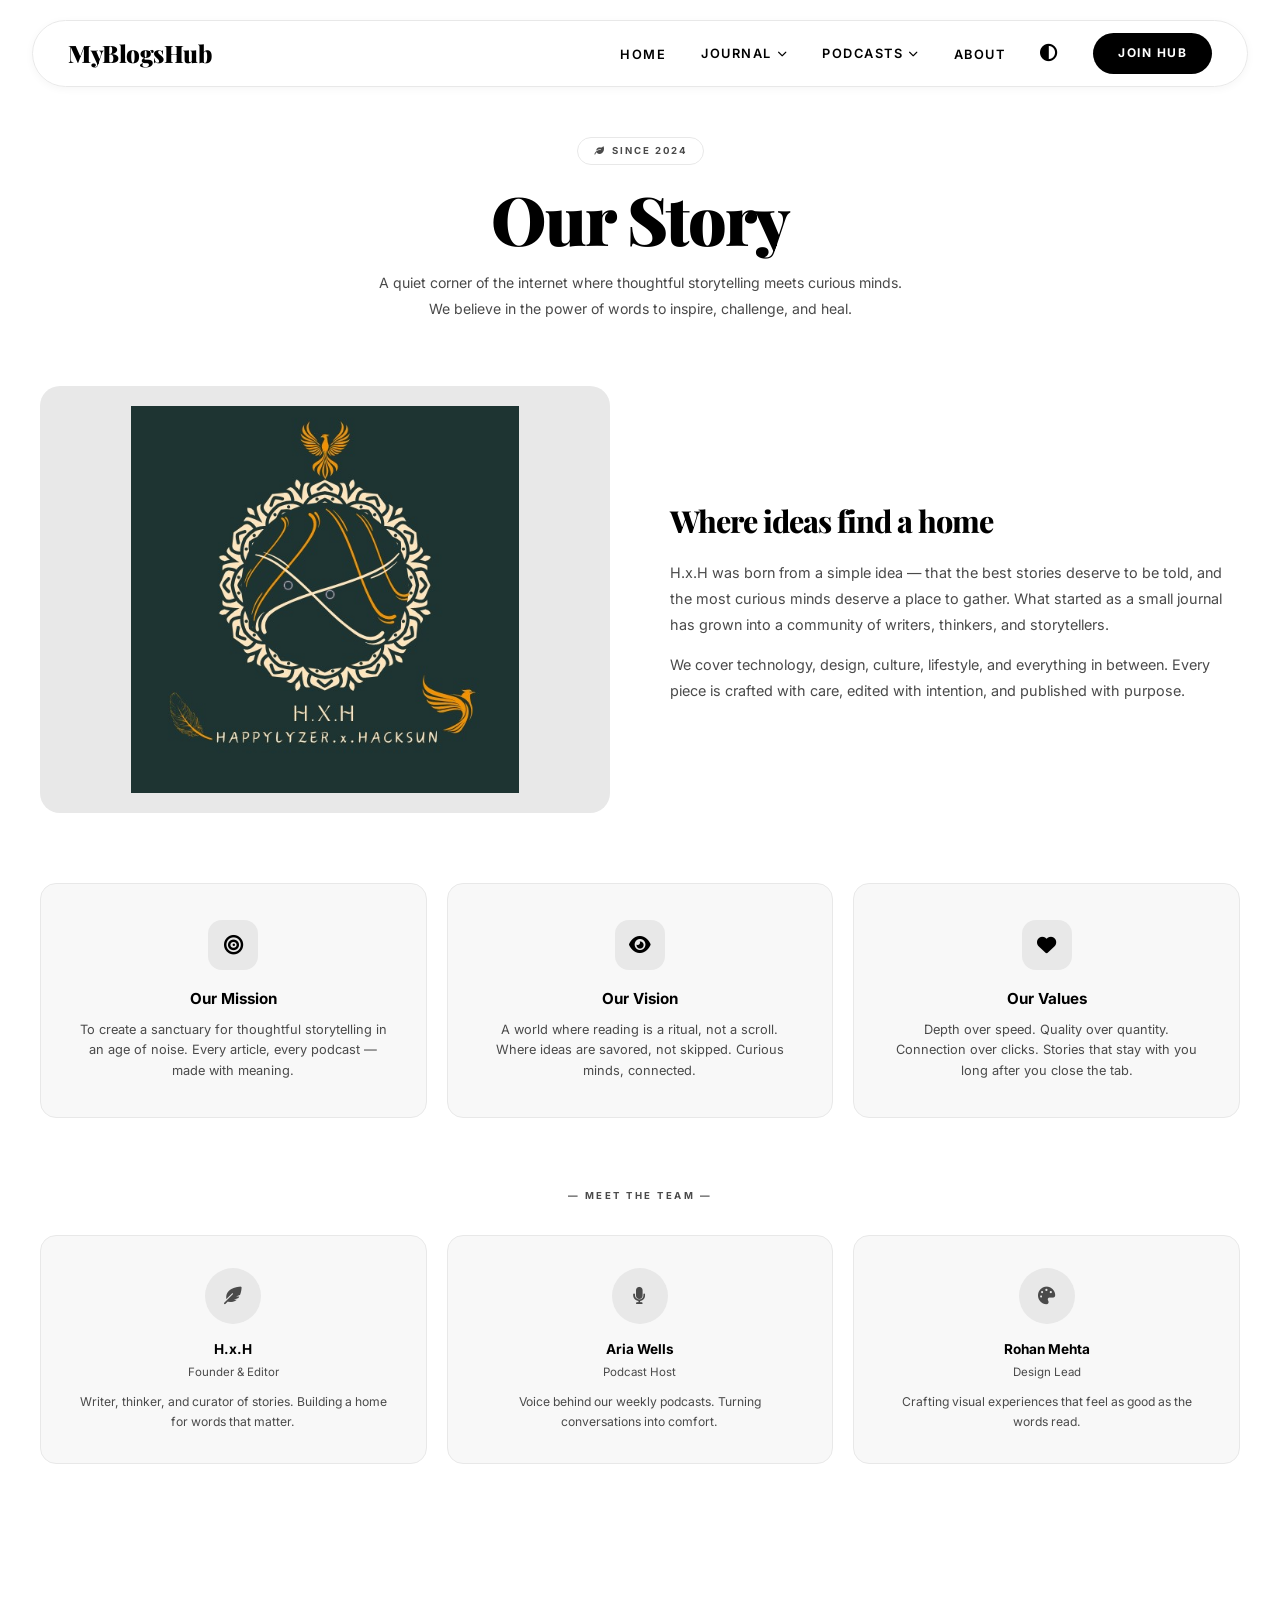
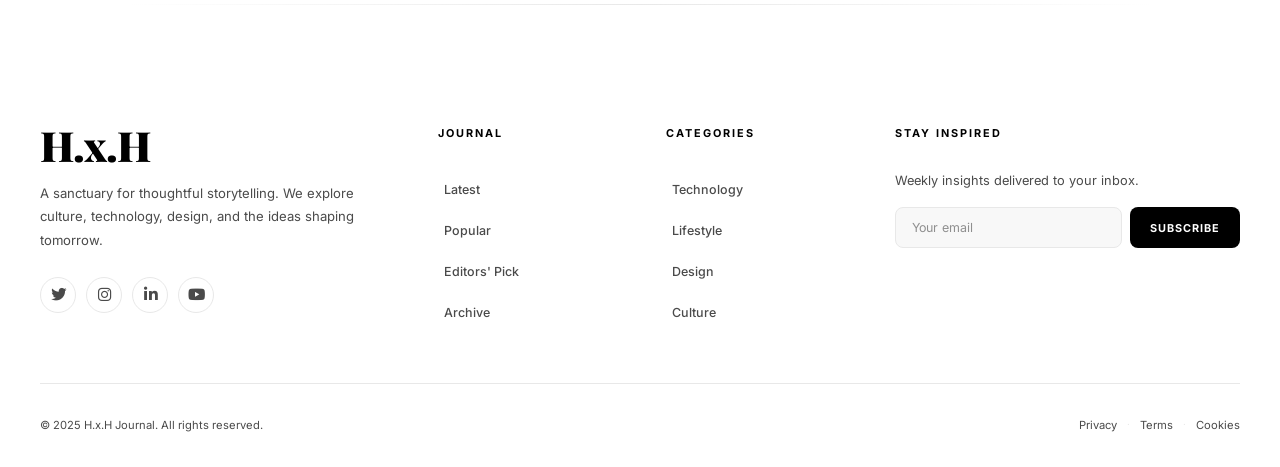
==== commit f7142a53: "Premium footer redesign: gradient divider, cleaner links, newsletter-text class, hover effects" ====
--- a/about.html
+++ b/about.html
@@ -213,23 +213,25 @@
     </div>
   </main>
 
-  <footer class="container">
-    <div class="footer-grid">
-      <div class="footer-col footer-about">
-        <div class="footer-logo">H.x.H</div>
-        <p>A sanctuary for thoughtful storytelling. We explore culture, technology, design, and the ideas shaping tomorrow.</p>
-        <div class="social-icons">
-          <a href="#" aria-label="Twitter"><i class="fab fa-twitter"></i></a>
-          <a href="#" aria-label="Instagram"><i class="fab fa-instagram"></i></a>
-          <a href="#" aria-label="LinkedIn"><i class="fab fa-linkedin-in"></i></a>
-          <a href="#" aria-label="YouTube"><i class="fab fa-youtube"></i></a>
-        </div>
-      </div>
-      <div class="footer-col"><h4>Journal</h4><ul class="footer-links"><li><a href="blogs.html?category=all">Latest</a></li><li><a href="blogs.html?category=all">Popular</a></li><li><a href="blogs.html?category=all">Editors' Pick</a></li><li><a href="blogs.html?category=all">Archive</a></li></ul></div>
-      <div class="footer-col"><h4>Categories</h4><ul class="footer-links"><li><a href="blogs.html?category=technology">Technology</a></li><li><a href="blogs.html?category=lifestyle">Lifestyle</a></li><li><a href="blogs.html?category=design">Design</a></li><li><a href="blogs.html?category=culture">Culture</a></li></ul></div>
-      <div class="footer-col"><h4>Stay Inspired</h4><p style="color:var(--sub-text);font-size:clamp(0.78rem,1vw,0.9rem);margin-bottom:15px;">Weekly insights delivered to your inbox.</p><form class="newsletter-form" onsubmit="event.preventDefault();this.querySelector('input').value='';this.querySelector('button').textContent='Subscribed!';setTimeout(()=>this.querySelector('button').textContent='Subscribe',2000);"><input type="email" placeholder="Your email address" required><button type="submit">Subscribe</button></form></div>
+  <footer>
+    <div class="container">
+      <div class="footer-grid">
+        <div class="footer-col footer-about">
+          <div class="footer-logo">H.x.H</div>
+          <p>A sanctuary for thoughtful storytelling. We explore culture, technology, design, and the ideas shaping tomorrow.</p>
+          <div class="social-icons">
+            <a href="#" aria-label="Twitter"><i class="fab fa-twitter"></i></a>
+            <a href="#" aria-label="Instagram"><i class="fab fa-instagram"></i></a>
+            <a href="#" aria-label="LinkedIn"><i class="fab fa-linkedin-in"></i></a>
+            <a href="#" aria-label="YouTube"><i class="fab fa-youtube"></i></a>
+          </div>
+        </div>
+        <div class="footer-col"><h4>Journal</h4><ul class="footer-links"><li><a href="blogs.html?category=all">Latest</a></li><li><a href="blogs.html?category=all">Popular</a></li><li><a href="blogs.html?category=all">Editors' Pick</a></li><li><a href="blogs.html?category=all">Archive</a></li></ul></div>
+        <div class="footer-col"><h4>Categories</h4><ul class="footer-links"><li><a href="blogs.html?category=technology">Technology</a></li><li><a href="blogs.html?category=lifestyle">Lifestyle</a></li><li><a href="blogs.html?category=design">Design</a></li><li><a href="blogs.html?category=culture">Culture</a></li></ul></div>
+        <div class="footer-col"><h4>Stay Inspired</h4><p class="newsletter-text">Weekly insights delivered to your inbox.</p><form class="newsletter-form" onsubmit="event.preventDefault();this.querySelector('input').value='';this.querySelector('button').textContent='Subscribed!';setTimeout(()=>this.querySelector('button').textContent='Subscribe',2000);"><input type="email" placeholder="Your email" required><button type="submit">Subscribe</button></form></div>
+      </div>
+      <div class="footer-bottom"><span>&copy; 2025 H.x.H Journal. All rights reserved.</span><div class="footer-links-row"><a href="#">Privacy</a><span class="dot">&middot;</span><a href="#">Terms</a><span class="dot">&middot;</span><a href="#">Cookies</a></div></div>
     </div>
-    <div class="footer-bottom"><span>&copy; 2025 H.x.H Journal. All rights reserved.</span><div><a href="#">Privacy Policy</a> · <a href="#">Terms of Service</a> · <a href="#">Cookies</a></div></div>
   </footer>
 
   <script src="js/app.js"></script>
--- a/css/style.css
+++ b/css/style.css
@@ -549,157 +549,222 @@
 
 /* Footer */
 footer {
-  padding: clamp(70px, 10vw, 100px) 0 clamp(30px, 4vw, 40px);
-  border-top: 1px solid var(--border-color);
-  margin-top: 20px;
+  padding: clamp(80px, 12vw, 120px) 0 0;
+  margin-top: 40px;
+  position: relative;
+}
+
+footer::before {
+  content: '';
+  position: absolute;
+  top: 0;
+  left: 10%;
+  right: 10%;
+  height: 1px;
+  background: linear-gradient(90deg, transparent, var(--border-color), transparent);
 }
 
 .footer-grid {
   display: grid;
   grid-template-columns: 2fr 1fr 1fr 1.5fr;
-  gap: clamp(25px, 4vw, 50px);
-  margin-bottom: clamp(35px, 6vw, 60px);
+  gap: clamp(30px, 5vw, 60px);
+  padding-bottom: clamp(40px, 6vw, 60px);
 }
 
 .footer-col h4 {
   font-family: 'Inter', sans-serif;
   font-weight: 700;
-  font-size: clamp(0.72rem, 0.9vw, 0.85rem);
+  font-size: clamp(0.68rem, 0.85vw, 0.8rem);
   text-transform: uppercase;
-  letter-spacing: 1.5px;
-  margin-bottom: clamp(18px, 2.5vw, 25px);
-  color: var(--text-color);
+  letter-spacing: 2px;
+  margin-bottom: clamp(20px, 2.5vw, 28px);
+  color: var(--text-color);
+  position: relative;
 }
 
 .footer-logo {
   font-family: 'Playfair Display', serif;
-  font-size: clamp(1.8rem, 3vw, 2.2rem);
+  font-size: clamp(2rem, 3.5vw, 2.6rem);
   font-weight: 900;
   line-height: 1;
-  margin-bottom: 18px;
-  color: var(--text-color);
+  margin-bottom: 16px;
+  color: var(--text-color);
+  letter-spacing: -1px;
 }
 
 .footer-about p {
   color: var(--sub-text);
   font-size: clamp(0.82rem, 1vw, 0.95rem);
   line-height: 1.8;
-  margin-bottom: 20px;
+  margin-bottom: 24px;
   max-width: 380px;
+}
+
+.newsletter-text {
+  color: var(--sub-text);
+  font-size: clamp(0.78rem, 1vw, 0.88rem);
+  margin-bottom: 16px;
+  line-height: 1.6;
+}
+
+.footer-links-row {
+  display: flex;
+  align-items: center;
+  gap: 10px;
+}
+
+.footer-links-row a {
+  color: var(--sub-text);
+  text-decoration: none;
+  transition: color 0.3s var(--ease-out-expo);
+}
+
+.footer-links-row a:hover { color: var(--text-color); }
+
+.dot {
+  color: var(--border-color);
+  font-size: 0.6rem;
 }
 
 .footer-links {
   list-style: none;
   display: flex;
   flex-direction: column;
-  gap: clamp(10px, 1.5vw, 14px);
+  gap: 12px;
 }
 
 .footer-links a {
   color: var(--sub-text);
   text-decoration: none;
-  font-size: clamp(0.8rem, 1vw, 0.9rem);
+  font-size: clamp(0.78rem, 0.95vw, 0.88rem);
   font-weight: 500;
-  transition: color 0.35s var(--ease-out-expo), transform 0.35s var(--ease-out-expo);
-  display: inline-block;
+  transition: color 0.3s var(--ease-out-expo), transform 0.3s var(--ease-out-expo);
+  display: inline-flex;
+  align-items: center;
+  gap: 6px;
+}
+
+.footer-links a::before {
+  content: '';
+  width: 0;
+  height: 1px;
+  background: var(--text-color);
+  transition: width 0.3s var(--ease-out-expo);
 }
 
 .footer-links a:visited, .footer-links a:active, .footer-links a:focus { color: var(--sub-text); }
-.footer-links a:hover { color: var(--text-color); transform: translateX(4px); }
+
+.footer-links a:hover {
+  color: var(--text-color);
+  transform: translateX(6px);
+}
+
+.footer-links a:hover::before {
+  width: 12px;
+  margin-right: 4px;
+}
 
 .social-icons {
   display: flex;
-  gap: clamp(12px, 2vw, 18px);
-  margin-top: 5px;
+  gap: 10px;
   flex-wrap: wrap;
 }
 
 .social-icons a {
   color: var(--sub-text);
-  font-size: clamp(1rem, 1.5vw, 1.2rem);
-  transition: color 0.35s var(--ease-out-expo), transform 0.4s var(--ease-out-expo);
+  font-size: clamp(0.9rem, 1.2vw, 1.05rem);
+  transition: all 0.35s var(--ease-out-expo);
   display: flex;
   align-items: center;
   justify-content: center;
-  width: 38px;
-  height: 38px;
+  width: 36px;
+  height: 36px;
   border-radius: 50%;
   border: 1px solid var(--border-color);
   text-decoration: none;
 }
 
 .social-icons a:hover {
-  color: var(--text-color);
-  transform: translateY(-4px);
+  color: var(--bg-color);
+  background: var(--text-color);
   border-color: var(--text-color);
-}
-
-.newsletter-form { display: flex; flex-direction: column; gap: 12px; }
+  transform: translateY(-3px);
+  box-shadow: 0 6px 20px rgba(0, 0, 0, 0.08);
+}
+
+.newsletter-form {
+  display: flex;
+  gap: 8px;
+  align-items: stretch;
+}
 
 .newsletter-form input {
-  background: transparent;
+  flex: 1;
+  background: var(--card-bg);
   border: 1px solid var(--border-color);
-  padding: clamp(10px, 1.5vw, 12px) clamp(14px, 2vw, 18px);
+  padding: clamp(10px, 1.2vw, 12px) clamp(14px, 1.8vw, 16px);
   color: var(--text-color);
   font-family: 'Inter', sans-serif;
-  font-size: clamp(0.8rem, 1vw, 0.9rem);
-  border-radius: var(--radius-sm);
+  font-size: clamp(0.78rem, 0.9vw, 0.85rem);
+  border-radius: 8px;
   outline: none;
-  transition: border-color 0.35s var(--ease-out-expo), box-shadow 0.35s var(--ease-out-expo);
-  width: 100%;
-}
-
-.newsletter-form input::placeholder { color: var(--sub-text); opacity: 0.7; }
+  transition: all 0.3s var(--ease-out-expo);
+  min-width: 0;
+}
+
+.newsletter-form input::placeholder { color: var(--sub-text); opacity: 0.6; }
 
 .newsletter-form input:focus {
   border-color: var(--text-color);
-  box-shadow: 0 0 0 3px rgba(128, 128, 128, 0.1);
+  box-shadow: 0 0 0 3px rgba(128, 128, 128, 0.06);
 }
 
 .newsletter-form button {
   background: var(--text-color);
   color: var(--bg-color);
   border: none;
-  padding: clamp(10px, 1.5vw, 12px) clamp(18px, 2.5vw, 24px);
+  padding: clamp(10px, 1.2vw, 12px) clamp(16px, 2vw, 20px);
   font-family: 'Inter', sans-serif;
   font-weight: 700;
-  font-size: clamp(0.7rem, 0.9vw, 0.8rem);
+  font-size: clamp(0.65rem, 0.85vw, 0.75rem);
   text-transform: uppercase;
   letter-spacing: 1px;
-  border-radius: var(--radius-sm);
+  border-radius: 8px;
   cursor: pointer;
-  transition: opacity 0.35s var(--ease-out-expo), transform 0.35s var(--ease-out-expo);
+  transition: all 0.3s var(--ease-out-expo);
   white-space: nowrap;
 }
 
-.newsletter-form button:hover { opacity: 0.82; transform: translateY(-2px); }
-.newsletter-form button:active { transform: scale(0.97); }
+.newsletter-form button:hover { opacity: 0.85; transform: translateY(-1px); }
+.newsletter-form button:active { transform: scale(0.96); }
 
 .footer-bottom {
   display: flex;
   justify-content: space-between;
   align-items: center;
-  padding-top: clamp(20px, 3vw, 30px);
+  padding: clamp(22px, 3vw, 32px) 0;
   border-top: 1px solid var(--border-color);
-  font-size: clamp(0.72rem, 0.9vw, 0.85rem);
+  font-size: clamp(0.7rem, 0.85vw, 0.8rem);
   color: var(--sub-text);
   flex-wrap: wrap;
   gap: 12px;
+  margin-top: 0;
 }
 
 .footer-bottom a {
   color: var(--sub-text);
   text-decoration: none;
-  transition: color 0.35s var(--ease-out-expo);
-}
-
-.footer-bottom a:hover { color: var(--text-color); text-decoration: underline; }
+  transition: color 0.3s var(--ease-out-expo);
+}
+
+.footer-bottom a:hover { color: var(--text-color); }
 
 /* Media Queries - shared */
 @media (max-width: 1100px) {
-  .footer-grid { grid-template-columns: 1.5fr 1fr 1fr; gap: 35px; }
+  .footer-grid { grid-template-columns: 1.5fr 1fr 1.2fr; gap: 30px; }
   .footer-grid .footer-col:last-child { grid-column: span 3; }
   .footer-about p { max-width: 100%; }
+  .newsletter-form { flex-direction: column; }
 }
 
 @media (max-width: 768px) {
@@ -780,9 +845,10 @@
 
   .nav-wrap { padding: 10px 22px; border-radius: 50px; }
   .nav-wrap.scrolled { padding: 7px 20px; border-radius: 40px; }
-  .footer-grid { grid-template-columns: 1fr 1fr; gap: 30px; }
+  .footer-grid { grid-template-columns: 1fr 1fr; gap: 35px; }
   .footer-grid .footer-col:last-child { grid-column: span 2; }
   .footer-about { grid-column: span 2; }
+  .newsletter-form { flex-direction: row; }
 
   .dropdown-toggle {
     display: inline-flex;
@@ -812,9 +878,10 @@
   .card-desc { font-size: 0.78rem; }
   .cat-pill { padding: 6px 14px; font-size: 0.65rem; }
   .search-box { padding: 10px 16px; }
-  .footer-grid { grid-template-columns: 1fr; gap: 28px; }
+  .footer-grid { grid-template-columns: 1fr; gap: 35px; }
   .footer-grid .footer-col:last-child, .footer-about { grid-column: span 1; }
-  .footer-bottom { flex-direction: column; text-align: center; }
+  .newsletter-form { flex-direction: column; }
+  .footer-bottom { flex-direction: column; text-align: center; gap: 8px; }
 }
 
 @media (prefers-reduced-motion: reduce) {
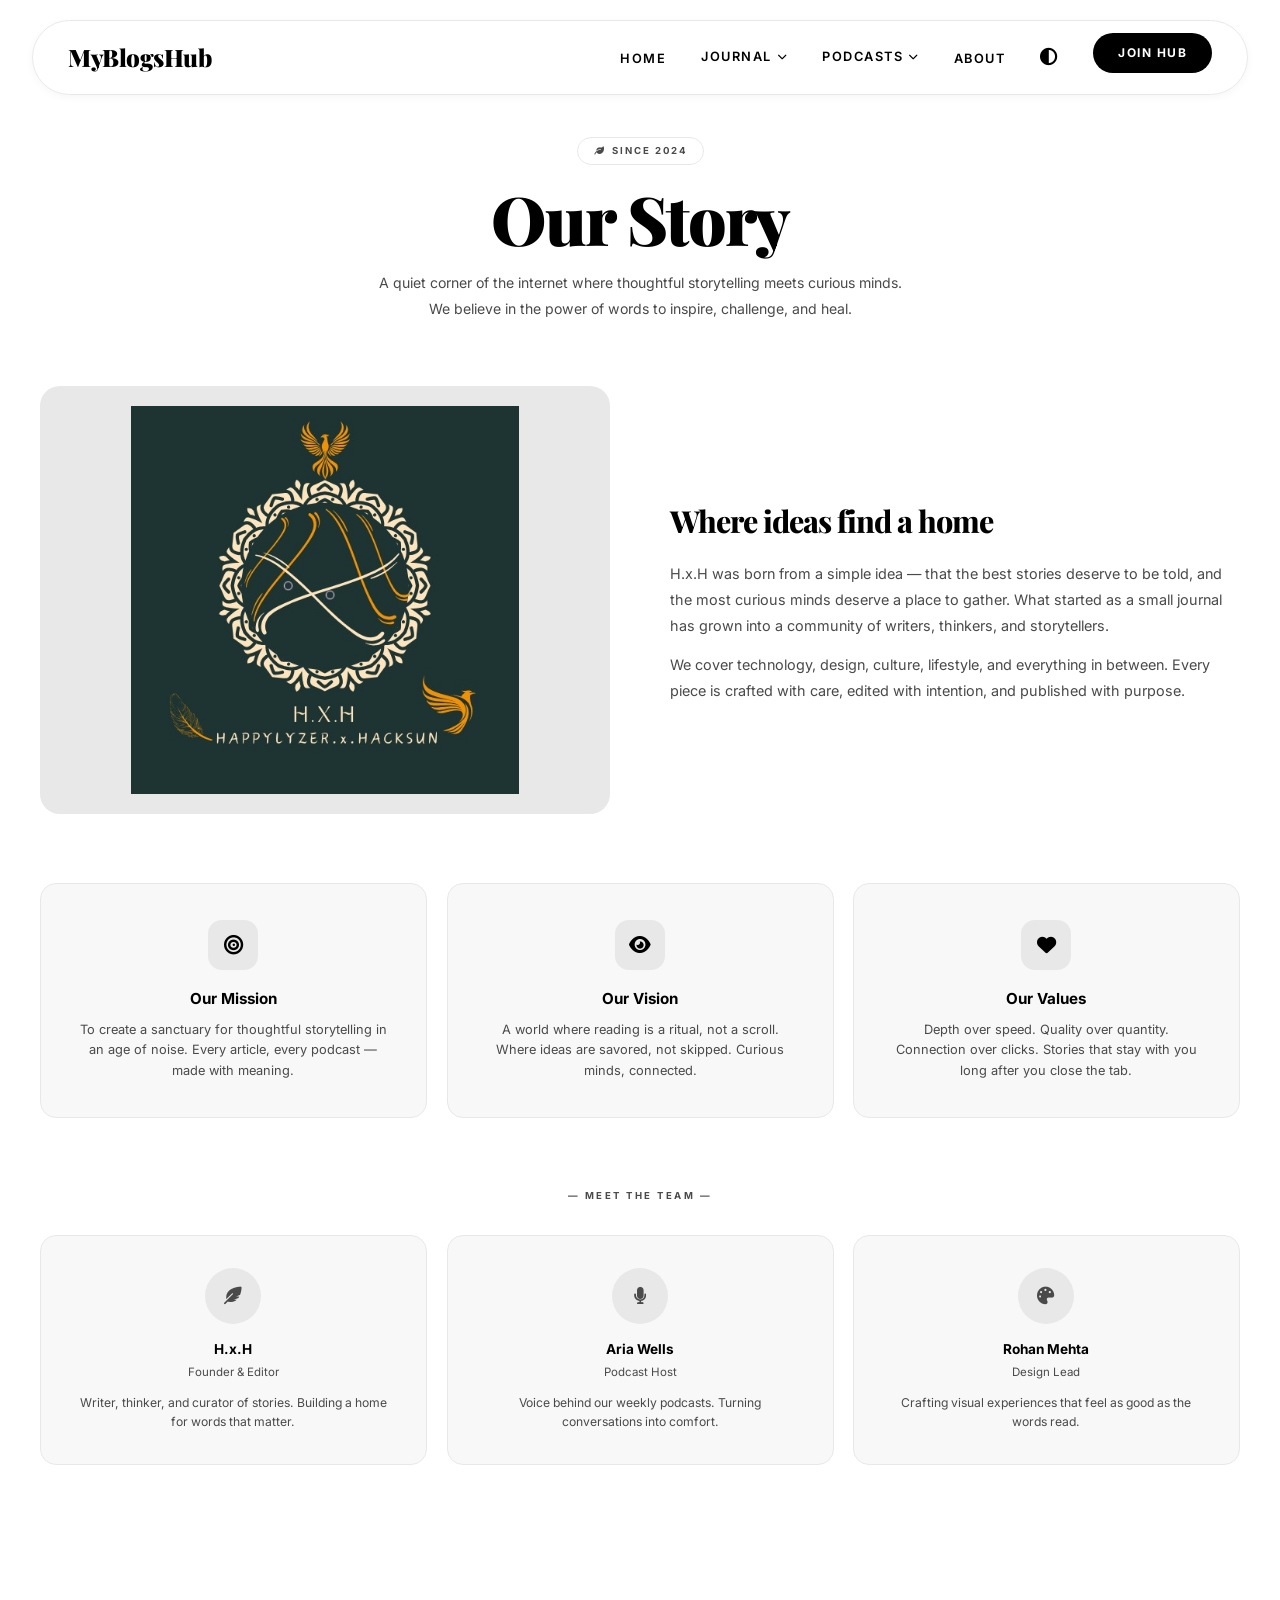
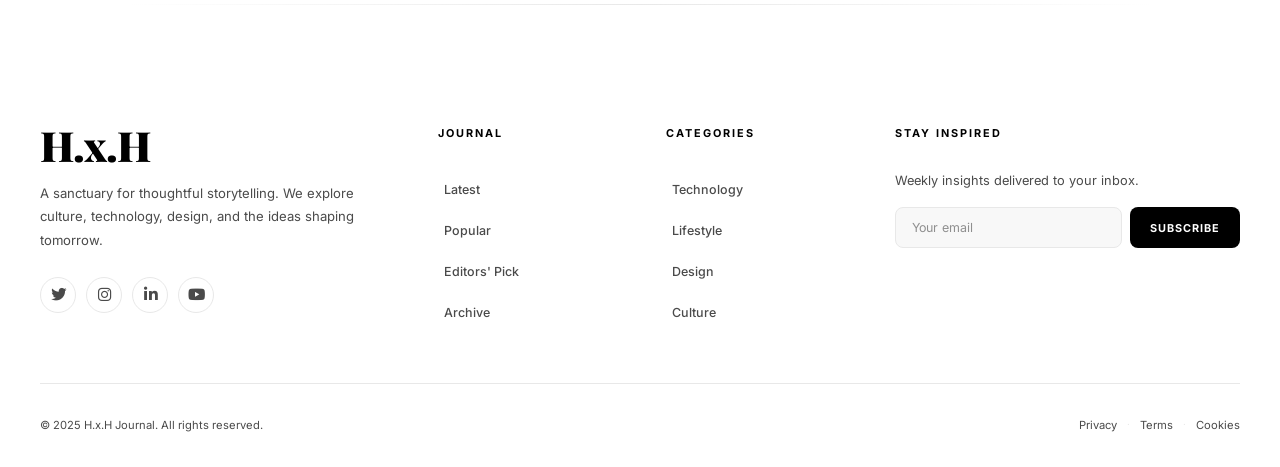
==== commit f7770a45: "Premium: 3D tilt cards, ripple buttons, magnetic nav, gradient text, scrollbar" ====
--- a/about.html
+++ b/about.html
@@ -170,17 +170,17 @@
       </div>
 
       <div class="mission-row">
-        <div class="mission-card">
+        <div class="mission-card tilt-card">
           <div class="mission-icon"><i class="fas fa-bullseye"></i></div>
           <h3>Our Mission</h3>
           <p>To create a sanctuary for thoughtful storytelling in an age of noise. Every article, every podcast — made with meaning.</p>
         </div>
-        <div class="mission-card">
+        <div class="mission-card tilt-card">
           <div class="mission-icon"><i class="fas fa-eye"></i></div>
           <h3>Our Vision</h3>
           <p>A world where reading is a ritual, not a scroll. Where ideas are savored, not skipped. Curious minds, connected.</p>
         </div>
-        <div class="mission-card">
+        <div class="mission-card tilt-card">
           <div class="mission-icon"><i class="fas fa-heart"></i></div>
           <h3>Our Values</h3>
           <p>Depth over speed. Quality over quantity. Connection over clicks. Stories that stay with you long after you close the tab.</p>
@@ -190,19 +190,19 @@
       <div class="team-section">
         <p class="section-label">— Meet the Team —</p>
         <div class="team-grid">
-          <div class="team-card">
+          <div class="team-card tilt-card">
             <div class="team-avatar"><i class="fas fa-feather-alt"></i></div>
             <h4>H.x.H</h4>
             <p class="role">Founder & Editor</p>
             <p class="bio">Writer, thinker, and curator of stories. Building a home for words that matter.</p>
           </div>
-          <div class="team-card">
+          <div class="team-card tilt-card">
             <div class="team-avatar"><i class="fas fa-microphone"></i></div>
             <h4>Aria Wells</h4>
             <p class="role">Podcast Host</p>
             <p class="bio">Voice behind our weekly podcasts. Turning conversations into comfort.</p>
           </div>
-          <div class="team-card">
+          <div class="team-card tilt-card">
             <div class="team-avatar"><i class="fas fa-palette"></i></div>
             <h4>Rohan Mehta</h4>
             <p class="role">Design Lead</p>
--- a/css/style.css
+++ b/css/style.css
@@ -12,12 +12,14 @@
   --shadow-md: 0 8px 30px rgba(0,0,0,0.06);
   --shadow-lg: 0 20px 60px rgba(0,0,0,0.08);
   --shadow-hover: 0 25px 70px rgba(0,0,0,0.1);
-  --ease-out-expo: cubic-bezier(0.19, 1, 0.22, 1);
-  --ease-in-out: cubic-bezier(0.65, 0, 0.35, 1);
+  --spring: cubic-bezier(0.34, 1.56, 0.64, 1);
+  --smooth: cubic-bezier(0.22, 1, 0.36, 1);
+  --snap: cubic-bezier(0.5, 0, 0, 1);
   --radius-sm: 6px;
   --radius-md: 12px;
   --radius-lg: 20px;
   --radius-full: 100px;
+  --transition-base: 0.5s;
 }
 
 .dark-theme {
@@ -42,11 +44,16 @@
   overflow-x: hidden;
 }
 
+::-webkit-scrollbar { width: 7px; }
+::-webkit-scrollbar-track { background: transparent; }
+::-webkit-scrollbar-thumb { background: var(--border-color); border-radius: 10px; transition: background 0.3s; }
+::-webkit-scrollbar-thumb:hover { background: var(--sub-text); }
+
 body {
   font-family: 'Inter', sans-serif;
   background: var(--bg-color);
   color: var(--text-color);
-  transition: background-color 0.6s var(--ease-out-expo), color 0.6s var(--ease-out-expo);
+  transition: background-color 0.8s var(--smooth), color 0.8s var(--smooth);
   line-height: 1.7;
   overflow-x: hidden;
   -webkit-font-smoothing: antialiased;
@@ -58,12 +65,97 @@
 
 /* Page Entrance */
 @keyframes pageIn {
-  0% { opacity: 0; transform: translateY(12px); }
-  100% { opacity: 1; transform: translateY(0); }
+  0% { opacity: 0; transform: translateY(20px) scale(0.97); }
+  100% { opacity: 1; transform: translateY(0) scale(1); }
 }
 
 main {
-  animation: pageIn 0.8s var(--ease-out-expo) both;
+  animation: pageIn 1s var(--smooth) both;
+}
+
+/* Keyframes */
+@keyframes fadeUp {
+  0% { opacity: 0; transform: translateY(35px) scale(0.96); }
+  100% { opacity: 1; transform: translateY(0) scale(1); }
+}
+
+@keyframes fadeIn {
+  0% { opacity: 0; }
+  100% { opacity: 1; }
+}
+
+@keyframes scaleIn {
+  0% { opacity: 0; transform: scale(0.88); }
+  100% { opacity: 1; transform: scale(1); }
+}
+
+@keyframes float {
+  0%, 100% { transform: translateY(0) rotate(0deg); }
+  33% { transform: translateY(-6px) rotate(0.5deg); }
+  66% { transform: translateY(-3px) rotate(-0.5deg); }
+}
+
+@keyframes breathe {
+  0%, 100% { transform: scale(1); }
+  50% { transform: scale(1.04); }
+}
+
+@keyframes shimmerSlide {
+  0% { background-position: 200% center; }
+  100% { background-position: -200% center; }
+}
+
+@keyframes gradientFlow {
+  0% { background-position: 0% 50%; }
+  50% { background-position: 100% 50%; }
+  100% { background-position: 0% 50%; }
+}
+
+@keyframes pulseDot {
+  0%, 100% { opacity: 1; transform: scale(1); }
+  50% { opacity: 0.3; transform: scale(0.6); }
+}
+
+@keyframes borderGlow {
+  0%, 100% { background-position: 0% 50%; }
+  50% { background-position: 100% 50%; }
+}
+
+@keyframes slideIn {
+  0% { transform: scaleX(0); }
+  100% { transform: scaleX(1); }
+}
+
+@keyframes rippleAnim {
+  0% { transform: scale(0); opacity: 0.5; }
+  100% { transform: scale(4); opacity: 0; }
+}
+
+@keyframes textShimmer {
+  0% { background-position: -200% center; }
+  100% { background-position: 200% center; }
+}
+
+@keyframes cardBorderFlow {
+  0% { background-position: 0% 50%; }
+  50% { background-position: 100% 50%; }
+  100% { background-position: 0% 50%; }
+}
+
+@keyframes scaleBounce {
+  0% { transform: scale(0.9); opacity: 0; }
+  60% { transform: scale(1.03); opacity: 1; }
+  100% { transform: scale(1); opacity: 1; }
+}
+
+/* Gradient text utility */
+.gradient-text {
+  background: linear-gradient(135deg, var(--text-color) 0%, var(--text-color) 30%, var(--sub-text) 70%, var(--text-color) 100%);
+  background-size: 200% 200%;
+  -webkit-background-clip: text;
+  -webkit-text-fill-color: transparent;
+  background-clip: text;
+  animation: gradientFlow 5s ease-in-out infinite;
 }
 
 /* Header */
@@ -73,12 +165,12 @@
   left: 0;
   right: 0;
   z-index: 1000;
-  transition: transform 0.5s var(--ease-out-expo), opacity 0.5s var(--ease-out-expo);
+  transition: transform 0.7s var(--smooth), opacity 0.7s var(--smooth);
   will-change: transform;
 }
 
 header.hidden {
-  transform: translateY(-120px);
+  transform: translateY(-130px);
   opacity: 0;
   pointer-events: none;
 }
@@ -96,7 +188,7 @@
   display: flex;
   justify-content: space-between;
   align-items: center;
-  transition: all 0.4s var(--ease-out-expo);
+  transition: all 0.6s var(--smooth);
   will-change: padding, width, border-radius;
   box-shadow: var(--shadow-sm);
 }
@@ -116,18 +208,22 @@
   color: var(--text-color);
   cursor: pointer;
   white-space: nowrap;
-  transition: opacity 0.35s var(--ease-out-expo), transform 0.35s var(--ease-out-expo);
+  transition: opacity 0.4s var(--smooth), transform 0.5s var(--spring);
   text-decoration: none;
-}
-
-.logo:hover { opacity: 0.7; transform: scale(1.03); }
+  display: inline-block;
+}
+
+.logo:hover { opacity: 0.7; transform: scale(1.05); }
 
 .about-image img {
   width: 100%;
   height: 100%;
   object-fit: contain;
   padding: 20px;
-}
+  transition: transform 0.8s var(--smooth);
+}
+
+.about-image:hover img { transform: scale(1.03); }
 
 .nav-links {
   display: flex;
@@ -143,12 +239,25 @@
   font-weight: 600;
   text-transform: uppercase;
   letter-spacing: 1.5px;
-  transition: opacity 0.35s var(--ease-out-expo), transform 0.35s var(--ease-out-expo);
+  transition: opacity 0.4s var(--smooth), transform 0.5s var(--spring);
   white-space: nowrap;
   display: inline-block;
-}
-
-.nav-links a:hover { opacity: 0.4; transform: translateY(-1px); }
+  position: relative;
+}
+
+.nav-links a::after {
+  content: '';
+  position: absolute;
+  bottom: -3px;
+  left: 0;
+  width: 0;
+  height: 1.5px;
+  background: var(--text-color);
+  transition: width 0.5s var(--snap);
+}
+
+.nav-links a:hover::after { width: 100%; }
+.nav-links a:hover { opacity: 0.5; transform: translateY(-2px); }
 
 .nav-links a:visited, .nav-links a:active, .nav-links a:focus {
   color: var(--text-color);
@@ -176,7 +285,7 @@
 
 .dropdown-toggle i {
   font-size: 0.6rem;
-  transition: transform 0.4s var(--ease-out-expo);
+  transition: transform 0.6s var(--snap);
 }
 
 .dropdown-parent.show .dropdown-toggle i,
@@ -210,7 +319,7 @@
   font-size: 0.9rem;
   letter-spacing: 1.2px;
   color: var(--sub-text);
-  transition: all 0.3s var(--ease-out-expo);
+  transition: all 0.35s var(--smooth);
   text-transform: capitalize;
   width: 100%;
   text-align: center;
@@ -244,7 +353,7 @@
     position: absolute;
     top: calc(100% + 18px);
     left: 50%;
-    transform: translateX(-50%) translateY(8px);
+    transform: translateX(-50%) translateY(12px) scale(0.94);
     background: var(--glass-bg);
     backdrop-filter: blur(30px) saturate(1.2);
     -webkit-backdrop-filter: blur(30px) saturate(1.2);
@@ -256,17 +365,18 @@
     opacity: 0;
     visibility: hidden;
     pointer-events: none;
-    transition: all 0.35s var(--ease-out-expo);
+    transition: all 0.45s var(--snap);
     box-shadow: var(--shadow-md);
     text-align: left;
     display: block;
+    transform-origin: top center;
   }
 
   .dropdown-parent.show .dropdown-menu {
     opacity: 1;
     visibility: visible;
     pointer-events: all;
-    transform: translateX(-50%) translateY(0);
+    transform: translateX(-50%) translateY(0) scale(1);
   }
 
   .dropdown-menu li a { padding: 10px 22px; font-size: 0.72rem; text-align: left; }
@@ -280,11 +390,12 @@
   font-size: 1.1rem;
   outline: none;
   padding: 0;
-  transition: transform 0.6s var(--ease-out-expo);
+  transition: transform 0.8s var(--spring);
   will-change: transform;
-}
-
-.theme-toggle:hover { transform: rotate(30deg); }
+  position: relative;
+}
+
+.theme-toggle:hover { transform: rotate(50deg) scale(1.15); }
 
 .join-hub-btn {
   background: var(--text-color);
@@ -294,14 +405,16 @@
   font-size: 0.75rem !important;
   font-weight: 700 !important;
   opacity: 1 !important;
-  transition: all 0.35s var(--ease-out-expo) !important;
+  transition: all 0.45s var(--spring) !important;
   display: inline-block;
+  position: relative;
+  overflow: hidden;
 }
 
 .join-hub-btn:hover {
-  transform: translateY(-2px);
+  transform: translateY(-3px) scale(1.03);
   opacity: 0.9 !important;
-  box-shadow: 0 8px 25px rgba(0, 0, 0, 0.1);
+  box-shadow: 0 10px 30px rgba(0, 0, 0, 0.12);
 }
 
 .hamburger-icon {
@@ -312,10 +425,10 @@
   color: var(--text-color);
   cursor: pointer;
   z-index: 1002;
-  transition: all 0.35s var(--ease-out-expo);
-}
-
-.hamburger-icon:hover { opacity: 0.6; transform: scale(1.1); }
+  transition: all 0.45s var(--spring);
+}
+
+.hamburger-icon:hover { opacity: 0.6; transform: scale(1.2) rotate(5deg); }
 
 #closeBtn { display: none; }
 
@@ -330,23 +443,23 @@
   text-transform: uppercase;
   letter-spacing: 1.5px;
   margin-bottom: 30px;
-  transition: all 0.35s var(--ease-out-expo);
+  transition: all 0.45s var(--smooth);
   background: none;
   border: none;
   font-family: 'Inter', sans-serif;
   text-decoration: none;
 }
 
-.back-btn:hover { color: var(--text-color); gap: 12px; }
-.back-btn i { transition: transform 0.35s var(--ease-out-expo); }
-.back-btn:hover i { transform: translateX(-4px); }
+.back-btn:hover { color: var(--text-color); gap: 16px; }
+.back-btn i { transition: transform 0.45s var(--snap); }
+.back-btn:hover i { transform: translateX(-6px); }
 
 /* Search & Category pills */
 .search-wrap {
   display: flex;
   justify-content: center;
   margin-bottom: 40px;
-  animation: fadeUp 0.7s 0.1s var(--ease-out-expo) both;
+  animation: fadeUp 0.9s 0.1s var(--smooth) both;
 }
 
 .search-box {
@@ -359,12 +472,13 @@
   padding: 12px 22px;
   width: 100%;
   max-width: 550px;
-  transition: all 0.4s var(--ease-out-expo);
+  transition: all 0.5s var(--smooth);
 }
 
 .search-box:focus-within {
   border-color: var(--text-color);
-  box-shadow: 0 0 0 6px rgba(128, 128, 128, 0.06);
+  box-shadow: 0 0 0 8px rgba(128, 128, 128, 0.05);
+  transform: scale(1.015);
 }
 
 .search-box i { color: var(--sub-text); font-size: 1rem; }
@@ -387,7 +501,7 @@
   flex-wrap: wrap;
   gap: clamp(8px, 1.5vw, 14px);
   margin-bottom: 50px;
-  animation: fadeUp 0.7s 0.2s var(--ease-out-expo) both;
+  animation: fadeUp 0.9s 0.2s var(--smooth) both;
 }
 
 .cat-pill {
@@ -402,37 +516,90 @@
   cursor: pointer;
   text-transform: uppercase;
   letter-spacing: 1px;
-  transition: all 0.35s var(--ease-out-expo);
+  transition: all 0.45s var(--spring);
   white-space: nowrap;
   text-decoration: none;
   display: inline-block;
+  position: relative;
+  overflow: hidden;
 }
 
 .cat-pill:hover, .cat-pill.active {
   background: var(--text-color);
   color: var(--bg-color);
   border-color: var(--text-color);
-  transform: translateY(-2px);
-  box-shadow: 0 6px 20px rgba(0, 0, 0, 0.1);
+  transform: translateY(-3px) scale(1.03);
+  box-shadow: 0 8px 25px rgba(0, 0, 0, 0.1);
 }
 
 .cat-pill.all-pill { background: transparent; }
 
-/* Card styles (shared) */
+/* 3D Tilt Card styles */
+.tilt-card {
+  transform-style: preserve-3d;
+  perspective: 1200px;
+}
+
+.tilt-card-inner {
+  transition: transform 0.15s var(--smooth);
+  transform-style: preserve-3d;
+  will-change: transform;
+}
+
+.tilt-card .card-content {
+  transform: translateZ(20px);
+}
+
+.tilt-card .card-img-wrap {
+  transform: translateZ(0);
+  transition: transform 0.5s var(--smooth);
+}
+
+.tilt-card:hover .card-img-wrap {
+  transform: translateZ(10px);
+}
+
+.tilt-card .card-meta {
+  transform: translateZ(15px);
+}
+
+.tilt-card .card-link {
+  transform: translateZ(25px);
+}
+
+/* Card styles */
 .blog-card, .podcast-card {
   background: var(--card-bg);
   border-radius: var(--radius-md);
   overflow: hidden;
-  transition: transform 0.5s var(--ease-out-expo), box-shadow 0.5s var(--ease-out-expo), border-color 0.4s var(--ease-out-expo);
+  transition: transform 0.6s var(--spring), box-shadow 0.6s var(--smooth), border-color 0.5s var(--smooth);
   display: flex;
   flex-direction: column;
   border: 1px solid transparent;
   will-change: transform;
   box-shadow: var(--shadow-sm);
+  position: relative;
+}
+
+.blog-card::before, .podcast-card::before {
+  content: '';
+  position: absolute;
+  inset: -2px;
+  border-radius: calc(var(--radius-md) + 2px);
+  background: linear-gradient(135deg, transparent 40%, var(--border-color) 50%, transparent 60%);
+  background-size: 200% 200%;
+  opacity: 0;
+  transition: opacity 0.6s var(--smooth);
+  z-index: -1;
+}
+
+.blog-card:hover::before, .podcast-card:hover::before {
+  opacity: 1;
+  animation: cardBorderFlow 3s ease-in-out infinite;
 }
 
 .blog-card:hover, .podcast-card:hover {
-  transform: translateY(-8px);
+  transform: translateY(-12px) scale(1.015);
   box-shadow: var(--shadow-hover);
   border-color: var(--border-color);
 }
@@ -451,12 +618,12 @@
   width: 100%;
   height: 100%;
   object-fit: cover;
-  transition: transform 1.2s var(--ease-out-expo);
+  transition: transform 1.5s var(--snap);
   will-change: transform;
 }
 
 .blog-card:hover .card-img-wrap img,
-.podcast-card:hover .card-img-wrap img { transform: scale(1.06); }
+.podcast-card:hover .card-img-wrap img { transform: scale(1.1); }
 
 .card-content {
   padding: clamp(22px, 3vw, 40px);
@@ -483,7 +650,7 @@
   margin-bottom: 16px;
   color: var(--text-color);
   font-weight: 700;
-  transition: opacity 0.4s var(--ease-out-expo);
+  transition: opacity 0.5s var(--smooth);
 }
 
 .blog-card:hover .card-title, .podcast-card:hover .card-title { opacity: 0.8; }
@@ -502,13 +669,13 @@
   font-size: 0.8rem;
   text-transform: uppercase;
   letter-spacing: 0.5px;
-  transition: gap 0.35s var(--ease-out-expo), opacity 0.35s var(--ease-out-expo);
+  transition: gap 0.45s var(--spring), opacity 0.4s var(--smooth);
   display: inline-flex;
   align-items: center;
   gap: 6px;
 }
 
-.card-link:hover { gap: 10px; opacity: 0.7; }
+.card-link:hover { gap: 14px; opacity: 0.7; }
 
 .no-results {
   text-align: center;
@@ -521,30 +688,45 @@
 /* Reveal animation */
 .reveal {
   opacity: 0;
-  transform: translateY(35px);
-  transition: opacity 0.9s var(--ease-out-expo), transform 0.9s var(--ease-out-expo);
+  transform: translateY(45px) scale(0.96);
+  transition: opacity 1.1s var(--smooth), transform 1.1s var(--smooth);
   will-change: opacity, transform;
 }
 
 .reveal.visible {
   opacity: 1;
-  transform: translateY(0);
-}
-
-/* Animations */
-@keyframes fadeUp {
-  0% { opacity: 0; transform: translateY(28px); }
-  100% { opacity: 1; transform: translateY(0); }
-}
-
-@keyframes scaleIn {
-  0% { opacity: 0; transform: scale(0.92); }
-  100% { opacity: 1; transform: scale(1); }
-}
-
-@keyframes shimmer {
-  0% { background-position: -200% center; }
-  100% { background-position: 200% center; }
+  transform: translateY(0) scale(1);
+}
+
+/* Scale reveal */
+.reveal-scale {
+  opacity: 0;
+  transform: scale(0.88);
+  transition: opacity 0.9s var(--snap), transform 0.9s var(--snap);
+}
+
+.reveal-scale.visible {
+  opacity: 1;
+  transform: scale(1);
+}
+
+/* Ripple effect */
+.ripple-btn {
+  position: relative;
+  overflow: hidden;
+}
+
+.ripple-btn .ripple {
+  position: absolute;
+  border-radius: 50%;
+  background: rgba(255, 255, 255, 0.3);
+  transform: scale(0);
+  animation: rippleAnim 0.6s ease-out forwards;
+  pointer-events: none;
+}
+
+.dark-theme .ripple-btn .ripple {
+  background: rgba(255, 255, 255, 0.15);
 }
 
 /* Footer */
@@ -616,7 +798,7 @@
 .footer-links-row a {
   color: var(--sub-text);
   text-decoration: none;
-  transition: color 0.3s var(--ease-out-expo);
+  transition: color 0.35s var(--smooth);
 }
 
 .footer-links-row a:hover { color: var(--text-color); }
@@ -638,7 +820,7 @@
   text-decoration: none;
   font-size: clamp(0.78rem, 0.95vw, 0.88rem);
   font-weight: 500;
-  transition: color 0.3s var(--ease-out-expo), transform 0.3s var(--ease-out-expo);
+  transition: color 0.35s var(--smooth), transform 0.4s var(--spring);
   display: inline-flex;
   align-items: center;
   gap: 6px;
@@ -649,18 +831,18 @@
   width: 0;
   height: 1px;
   background: var(--text-color);
-  transition: width 0.3s var(--ease-out-expo);
+  transition: width 0.35s var(--smooth);
 }
 
 .footer-links a:visited, .footer-links a:active, .footer-links a:focus { color: var(--sub-text); }
 
 .footer-links a:hover {
   color: var(--text-color);
-  transform: translateX(6px);
+  transform: translateX(10px);
 }
 
 .footer-links a:hover::before {
-  width: 12px;
+  width: 16px;
   margin-right: 4px;
 }
 
@@ -673,7 +855,7 @@
 .social-icons a {
   color: var(--sub-text);
   font-size: clamp(0.9rem, 1.2vw, 1.05rem);
-  transition: all 0.35s var(--ease-out-expo);
+  transition: all 0.45s var(--spring);
   display: flex;
   align-items: center;
   justify-content: center;
@@ -688,8 +870,8 @@
   color: var(--bg-color);
   background: var(--text-color);
   border-color: var(--text-color);
-  transform: translateY(-3px);
-  box-shadow: 0 6px 20px rgba(0, 0, 0, 0.08);
+  transform: translateY(-5px) scale(1.08);
+  box-shadow: 0 8px 25px rgba(0, 0, 0, 0.08);
 }
 
 .newsletter-form {
@@ -708,7 +890,7 @@
   font-size: clamp(0.78rem, 0.9vw, 0.85rem);
   border-radius: 8px;
   outline: none;
-  transition: all 0.3s var(--ease-out-expo);
+  transition: all 0.4s var(--smooth);
   min-width: 0;
 }
 
@@ -716,7 +898,8 @@
 
 .newsletter-form input:focus {
   border-color: var(--text-color);
-  box-shadow: 0 0 0 3px rgba(128, 128, 128, 0.06);
+  box-shadow: 0 0 0 4px rgba(128, 128, 128, 0.05);
+  transform: scale(1.015);
 }
 
 .newsletter-form button {
@@ -731,12 +914,14 @@
   letter-spacing: 1px;
   border-radius: 8px;
   cursor: pointer;
-  transition: all 0.3s var(--ease-out-expo);
+  transition: all 0.4s var(--spring);
   white-space: nowrap;
-}
-
-.newsletter-form button:hover { opacity: 0.85; transform: translateY(-1px); }
-.newsletter-form button:active { transform: scale(0.96); }
+  position: relative;
+  overflow: hidden;
+}
+
+.newsletter-form button:hover { opacity: 0.85; transform: translateY(-2px) scale(1.03); }
+.newsletter-form button:active { transform: scale(0.94); }
 
 .footer-bottom {
   display: flex;
@@ -754,12 +939,12 @@
 .footer-bottom a {
   color: var(--sub-text);
   text-decoration: none;
-  transition: color 0.3s var(--ease-out-expo);
+  transition: color 0.35s var(--smooth);
 }
 
 .footer-bottom a:hover { color: var(--text-color); }
 
-/* Media Queries - shared */
+/* Media Queries */
 @media (max-width: 1100px) {
   .footer-grid { grid-template-columns: 1.5fr 1fr 1.2fr; gap: 30px; }
   .footer-grid .footer-col:last-child { grid-column: span 3; }
@@ -786,7 +971,7 @@
     padding-top: 80px;
     padding-bottom: 40px;
     overflow-y: auto;
-    transition: right 0.5s var(--ease-out-expo);
+    transition: right 0.65s var(--snap);
     z-index: 1001;
     gap: 18px;
   }
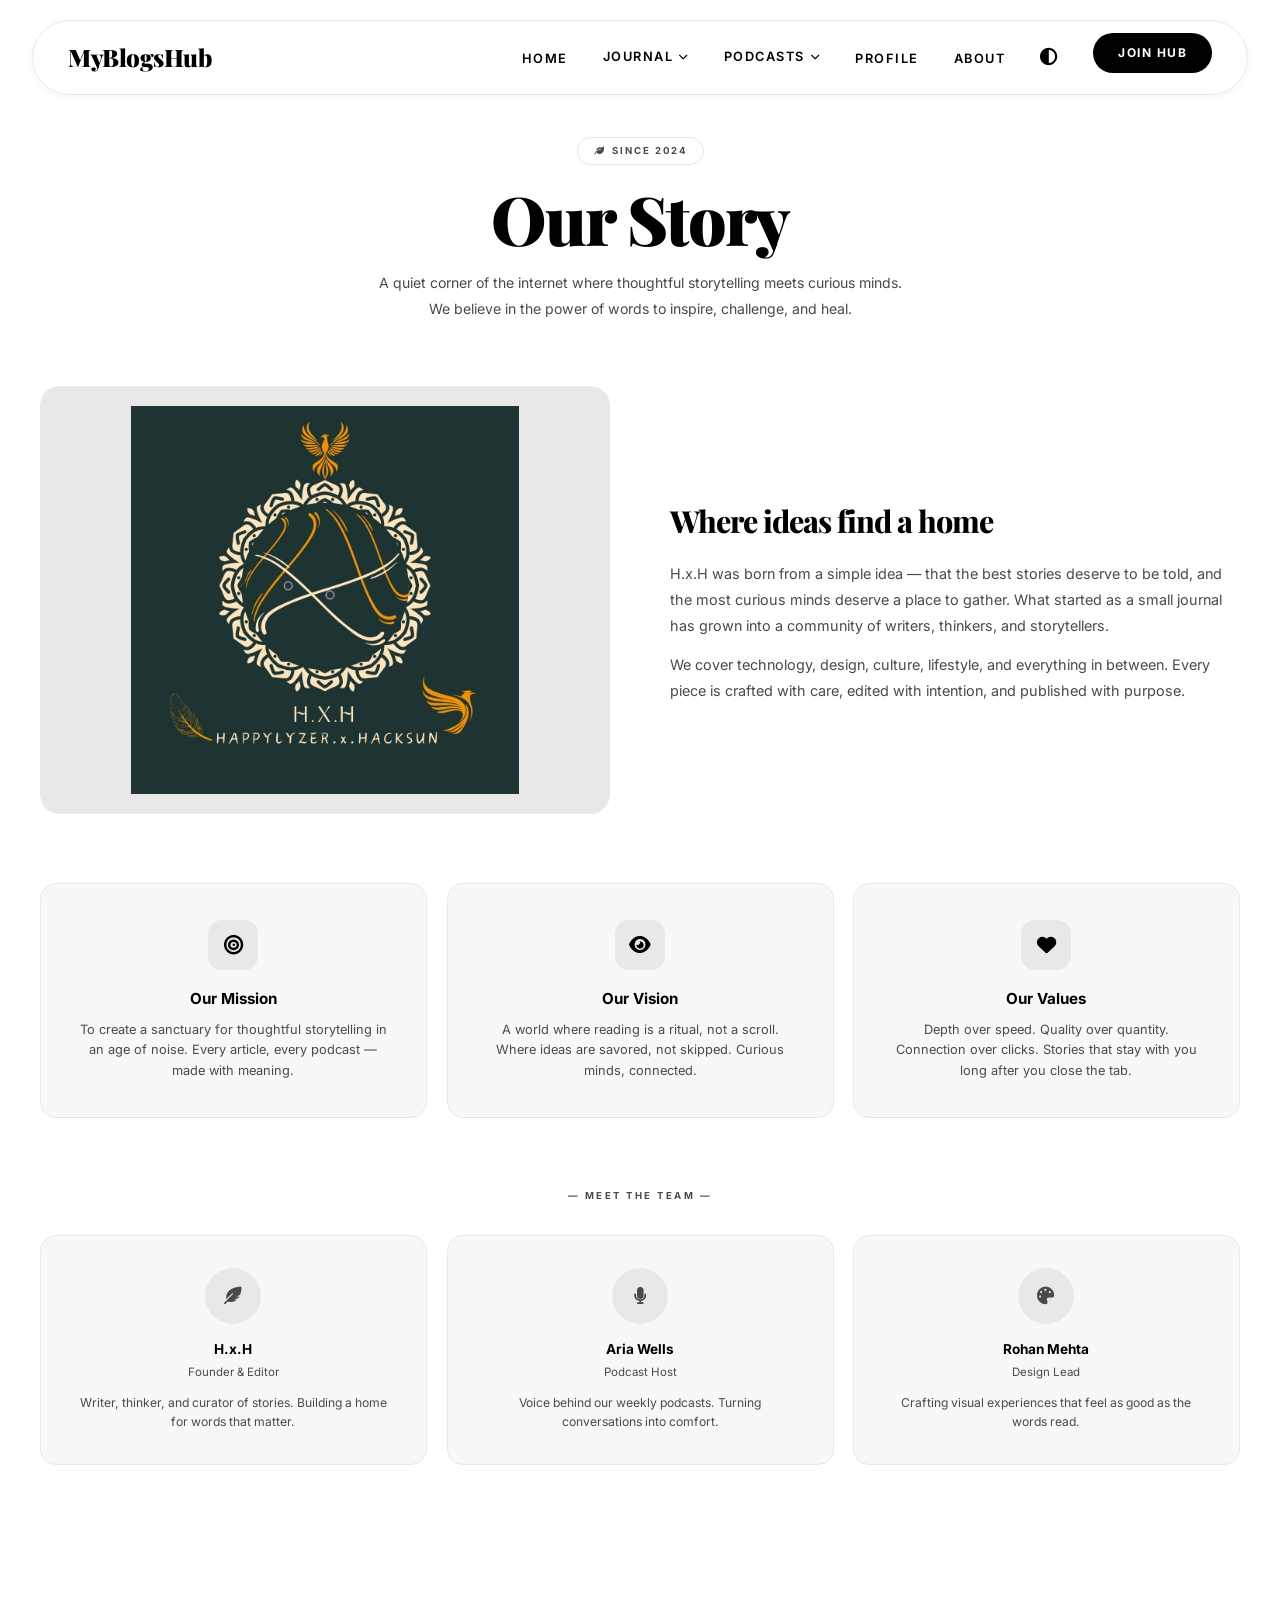
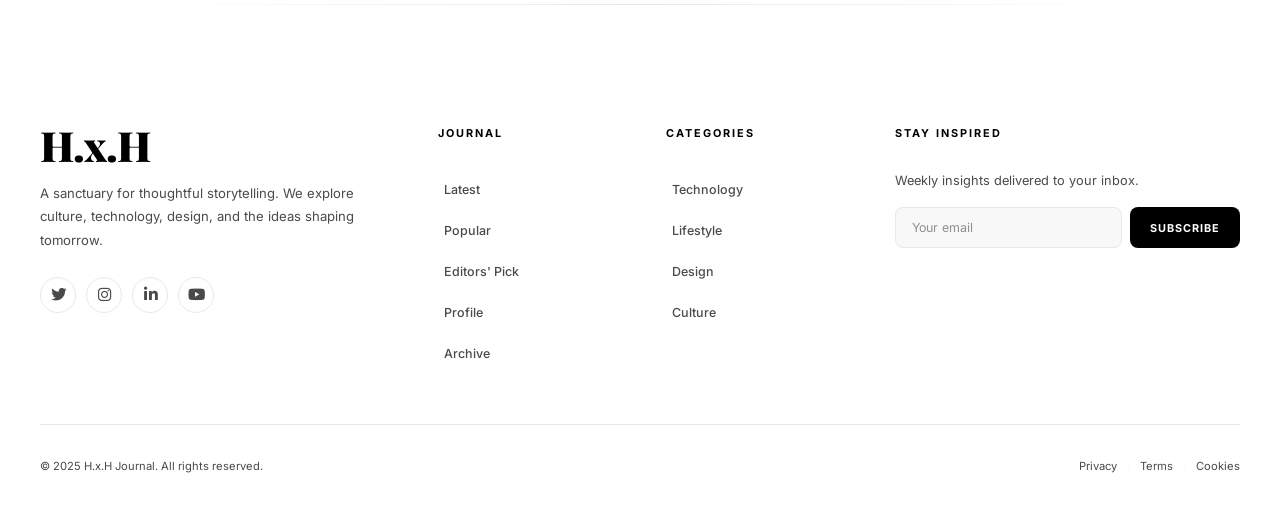
==== commit d4e12494: "Add Profile page with avatar, stats, timeline, contact section" ====
--- a/about.html
+++ b/about.html
@@ -141,6 +141,7 @@
               <li><a href="podcasts.html?category=productivity">Productivity</a></li>
             </ul>
           </li>
+          <li><a href="profile.html">Profile</a></li>
           <li><a href="about.html">About</a></li>
           <li><button class="theme-toggle" id="themeToggle"><i class="fas fa-adjust"></i></button></li>
           <li><a href="join-hub.html" class="join-hub-btn">Join Hub</a></li>
@@ -226,7 +227,7 @@
             <a href="#" aria-label="YouTube"><i class="fab fa-youtube"></i></a>
           </div>
         </div>
-        <div class="footer-col"><h4>Journal</h4><ul class="footer-links"><li><a href="blogs.html?category=all">Latest</a></li><li><a href="blogs.html?category=all">Popular</a></li><li><a href="blogs.html?category=all">Editors' Pick</a></li><li><a href="blogs.html?category=all">Archive</a></li></ul></div>
+        <div class="footer-col"><h4>Journal</h4><ul class="footer-links"><li><a href="blogs.html?category=all">Latest</a></li><li><a href="blogs.html?category=all">Popular</a></li><li><a href="blogs.html?category=all">Editors' Pick</a></li><li><a href="profile.html">Profile</a></li><li><a href="blogs.html?category=all">Archive</a></li></ul></div>
         <div class="footer-col"><h4>Categories</h4><ul class="footer-links"><li><a href="blogs.html?category=technology">Technology</a></li><li><a href="blogs.html?category=lifestyle">Lifestyle</a></li><li><a href="blogs.html?category=design">Design</a></li><li><a href="blogs.html?category=culture">Culture</a></li></ul></div>
         <div class="footer-col"><h4>Stay Inspired</h4><p class="newsletter-text">Weekly insights delivered to your inbox.</p><form class="newsletter-form" onsubmit="event.preventDefault();this.querySelector('input').value='';this.querySelector('button').textContent='Subscribed!';setTimeout(()=>this.querySelector('button').textContent='Subscribe',2000);"><input type="email" placeholder="Your email" required><button type="submit">Subscribe</button></form></div>
       </div>
